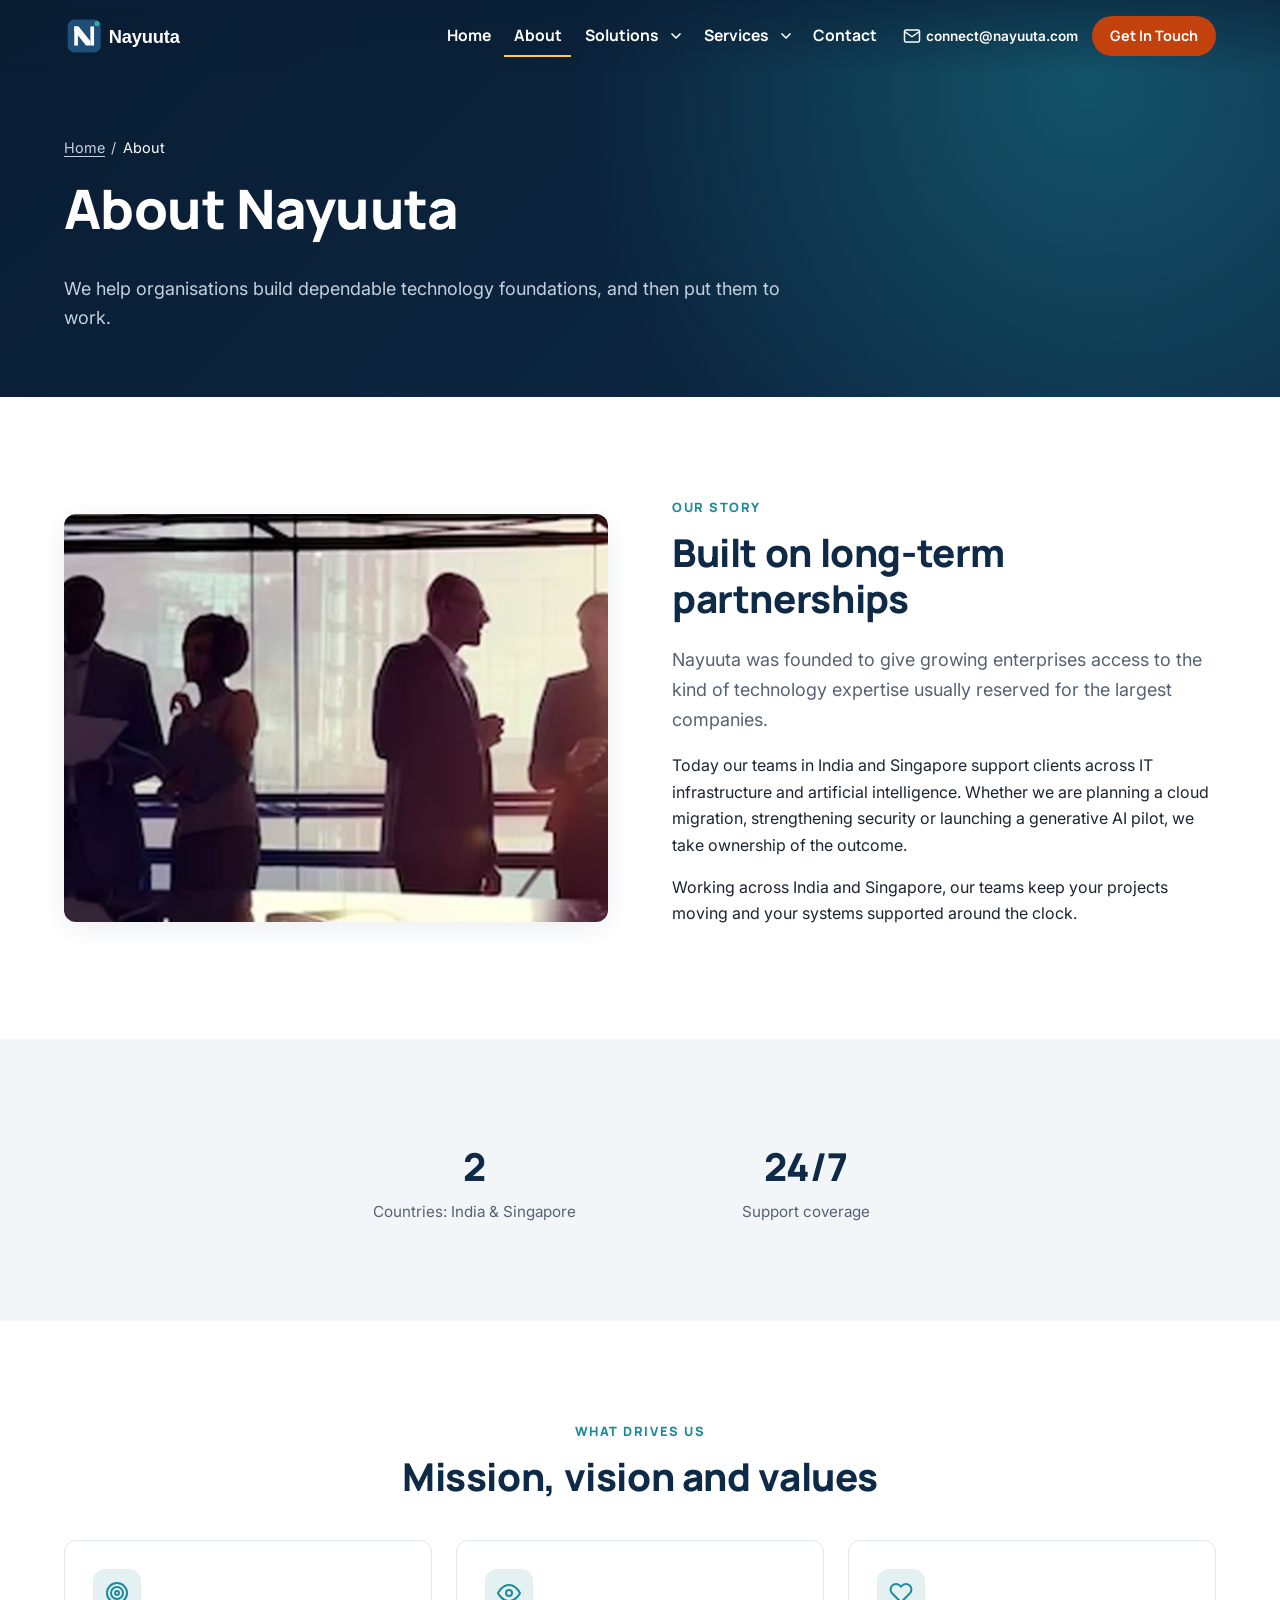
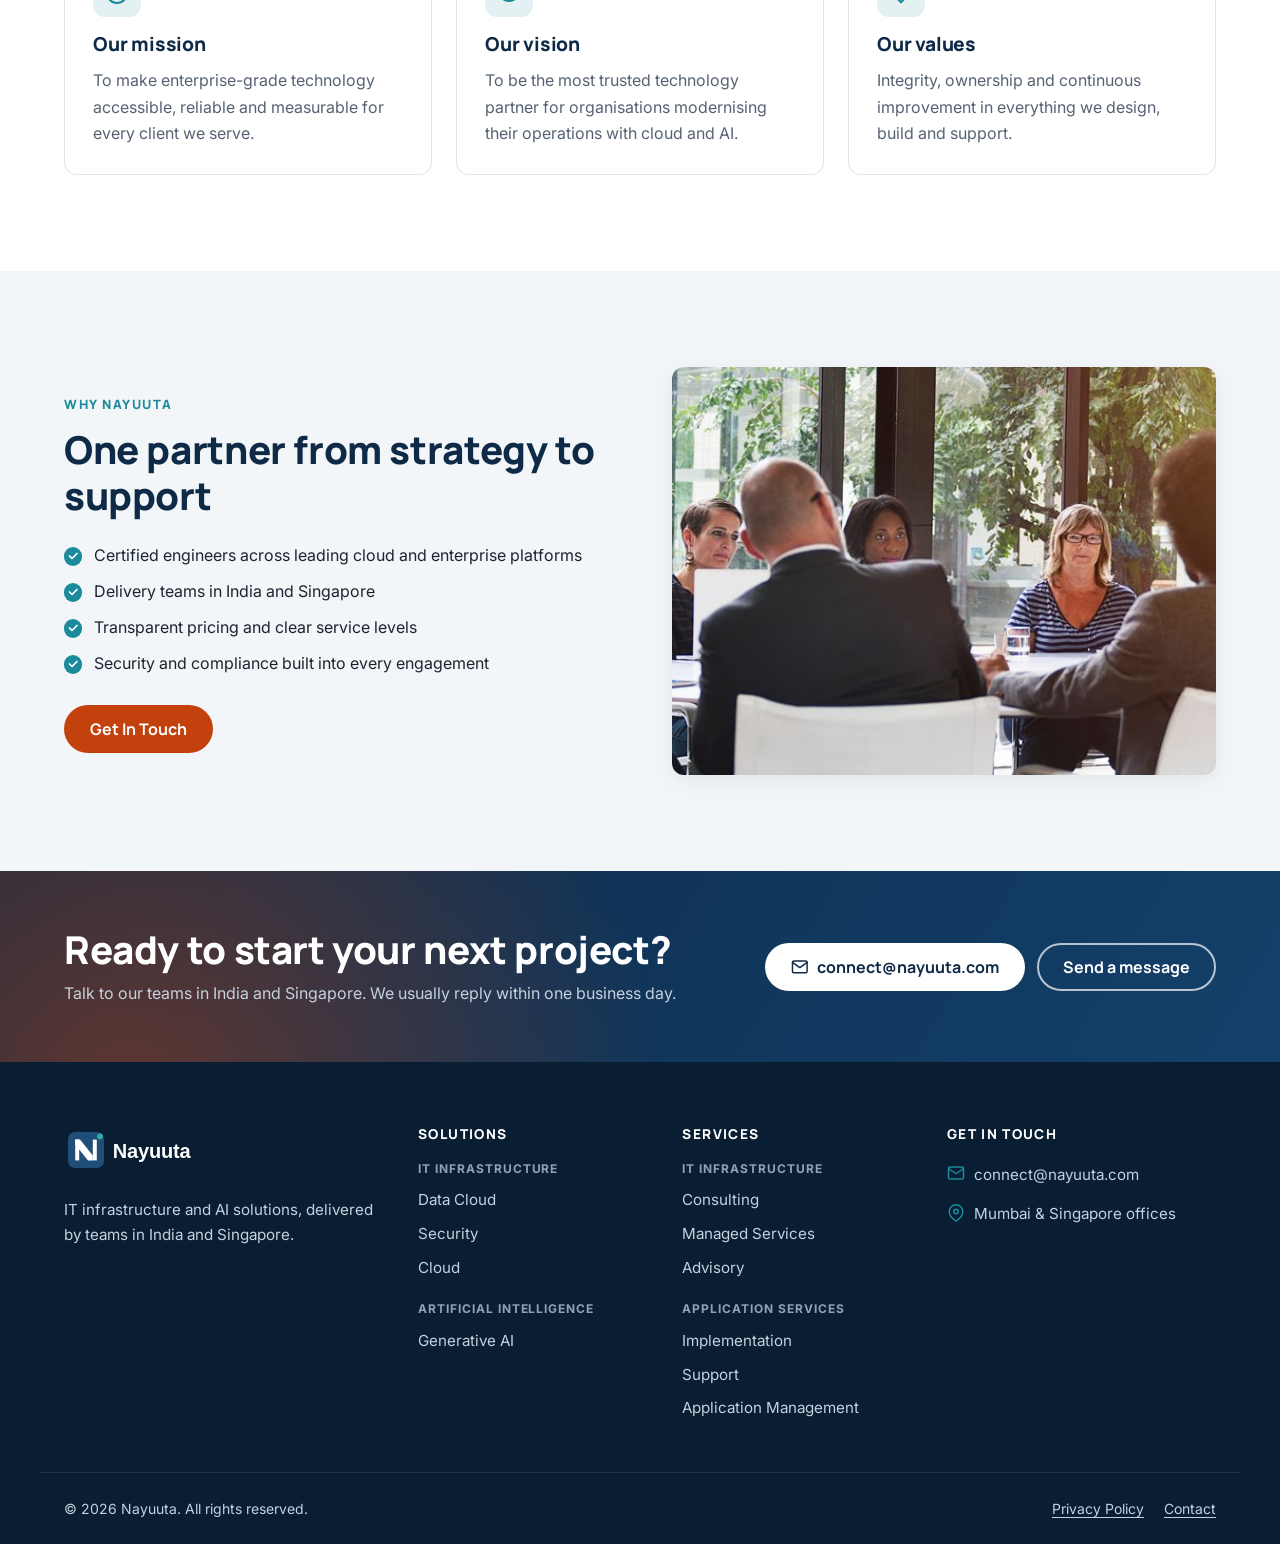
==== about.html @ d9a5ed72 "Remove supply chain, phone and WhatsApp; use connect@nayuuta.com Drop the Supply Chain solutions (Tr" ====
<!doctype html>
<html lang="en" class="no-js">
<head>
  <meta charset="utf-8">
  <meta name="viewport" content="width=device-width, initial-scale=1">
  <title>About Nayuuta | Our Story, Mission &amp; Team</title>
  <meta name="description" content="Learn about Nayuuta: our mission, our values and the teams in India and Singapore who deliver IT infrastructure and AI solutions.">
  <link rel="canonical" href="https://aabrakadabra88.github.io/Nayuuta/about.html">
  <meta property="og:type" content="website">
  <meta property="og:site_name" content="Nayuuta">
  <meta property="og:locale" content="en_US">
  <meta property="og:title" content="About Nayuuta | Our Story, Mission &amp; Team">
  <meta property="og:description" content="Our mission, our values and the teams in India and Singapore behind Nayuuta.">
  <meta property="og:url" content="https://aabrakadabra88.github.io/Nayuuta/about.html">
  <meta property="og:image" content="https://aabrakadabra88.github.io/Nayuuta/assets/images/og-default.png">
  <meta property="og:image:width" content="1200">
  <meta property="og:image:height" content="630">
  <meta property="og:image:alt" content="Nayuuta: IT Infrastructure and AI">
  <meta name="twitter:card" content="summary_large_image">
  <meta name="theme-color" content="#0e2a47">
  <link rel="icon" href="assets/images/favicon.svg" type="image/svg+xml">
  <link rel="preconnect" href="https://fonts.googleapis.com">
  <link rel="preconnect" href="https://fonts.gstatic.com" crossorigin>
  <link rel="stylesheet" href="https://fonts.googleapis.com/css2?family=Inter:wght@400;600;700&amp;family=Manrope:wght@700;800&amp;display=swap">
  <link rel="stylesheet" href="assets/css/styles.css">
  <script>document.documentElement.classList.replace("no-js", "js");</script>
  <script src="assets/js/main.js" defer></script>
</head>
<body data-page="about">
  <!-- PARTIAL:header -->
  <!-- Generated from partials/header.html. Edit that file, then run: python3 scripts/sync_partials.py -->
  <a class="skip-link" href="#main">Skip to main content</a>
  <header class="site-header" data-header>
    <div class="container header-inner">
      <!-- Logo: light variant (white wordmark) for the dark header. Dark-text version for light backgrounds: assets/images/logo.svg -->
      <a class="logo" href="index.html">
        <img src="assets/images/logo-light.svg" alt="Nayuuta home" width="420" height="120">
      </a>

      <button class="nav-toggle" type="button" aria-expanded="false" aria-controls="site-nav" data-nav-toggle>
        <span class="visually-hidden">Open menu</span>
        <span class="nav-toggle-bar" aria-hidden="true"></span>
        <span class="nav-toggle-bar" aria-hidden="true"></span>
        <span class="nav-toggle-bar" aria-hidden="true"></span>
      </button>

      <nav id="site-nav" class="site-nav" aria-label="Main">
        <ul class="nav-list">
          <li><a class="nav-link" data-nav="home" href="index.html">Home</a></li>
          <li><a class="nav-link" data-nav="about" aria-current="page" href="about.html">About</a></li>

          <li class="has-dropdown">
            <div class="nav-item-row">
              <a class="nav-link" data-nav="solutions" href="solutions.html">Solutions</a>
              <button class="dropdown-toggle" type="button" aria-expanded="false" aria-controls="dropdown-solutions">
                <span class="visually-hidden">Solutions submenu</span>
                <svg viewBox="0 0 24 24" fill="none" stroke="currentColor" stroke-width="2.5" stroke-linecap="round" stroke-linejoin="round" aria-hidden="true" focusable="false"><polyline points="6 9 12 15 18 9"/></svg>
              </button>
            </div>
            <div class="dropdown dropdown--wide" id="dropdown-solutions">
              <div class="dropdown-group">
                <p class="dropdown-heading"><a href="solutions.html#it-infrastructure">IT Infrastructure</a></p>
                <ul>
                  <li><a href="solutions.html#data-cloud">Data Cloud</a></li>
                  <li><a href="solutions.html#security">Security</a></li>
                  <li><a href="solutions.html#cloud">Cloud</a></li>
                </ul>
              </div>
              <div class="dropdown-group">
                <p class="dropdown-heading"><a href="solutions.html#artificial-intelligence">Artificial Intelligence</a></p>
                <ul>
                  <li><a href="solutions.html#generative-ai">Generative AI</a></li>
                </ul>
              </div>
            </div>
          </li>

          <li class="has-dropdown">
            <div class="nav-item-row">
              <a class="nav-link" data-nav="services" href="services.html">Services</a>
              <button class="dropdown-toggle" type="button" aria-expanded="false" aria-controls="dropdown-services">
                <span class="visually-hidden">Services submenu</span>
                <svg viewBox="0 0 24 24" fill="none" stroke="currentColor" stroke-width="2.5" stroke-linecap="round" stroke-linejoin="round" aria-hidden="true" focusable="false"><polyline points="6 9 12 15 18 9"/></svg>
              </button>
            </div>
            <div class="dropdown dropdown--wide" id="dropdown-services">
              <div class="dropdown-group">
                <p class="dropdown-heading"><a href="services.html#it-infrastructure-services">IT Infrastructure</a></p>
                <ul>
                  <li><a href="services.html#consulting">Consulting</a></li>
                  <li><a href="services.html#managed-services">Managed Services</a></li>
                  <li><a href="services.html#advisory">Advisory</a></li>
                </ul>
              </div>
              <div class="dropdown-group">
                <p class="dropdown-heading"><a href="services.html#application-services">Application Services</a></p>
                <ul>
                  <li><a href="services.html#implementation">Implementation</a></li>
                  <li><a href="services.html#support">Support</a></li>
                  <li><a href="services.html#application-management">Application Management</a></li>
                </ul>
              </div>
            </div>
          </li>

          <li><a class="nav-link" data-nav="contact" href="contact.html">Contact</a></li>
        </ul>

        <div class="header-contact">
          <a class="header-email" href="mailto:connect@nayuuta.com">
            <svg viewBox="0 0 24 24" fill="none" stroke="currentColor" stroke-width="2" stroke-linecap="round" stroke-linejoin="round" aria-hidden="true" focusable="false"><path d="M4 4h16c1.1 0 2 .9 2 2v12c0 1.1-.9 2-2 2H4c-1.1 0-2-.9-2-2V6c0-1.1.9-2 2-2z"/><polyline points="22,6 12,13 2,6"/></svg>
            <span><span class="visually-hidden">Email: </span>connect@nayuuta.com</span>
          </a>
          <a class="btn btn-primary btn-sm" href="contact.html">Get In Touch</a>
        </div>
      </nav>
    </div>
  </header>
  <!-- /PARTIAL:header -->

  <main id="main">
    <section class="page-hero">
      <div class="container">
        <nav class="breadcrumb" aria-label="Breadcrumb">
          <ol><li><a href="index.html">Home</a></li><li><span aria-current="page">About</span></li></ol>
        </nav>
        <h1>About Nayuuta</h1>
        <p class="lead">We help organisations build dependable technology foundations, and then put them to work.</p>
      </div>
    </section>

    <section class="section" aria-labelledby="story-heading">
      <div class="container split">
        <div class="split-media">
          <img src="assets/images/about-story.jpg" alt="Silhouettes of colleagues talking in a bright office" width="573" height="430" loading="lazy">
        </div>
        <div>
          <span class="eyebrow">Our story</span>
          <h2 id="story-heading">Built on long-term partnerships</h2>
          <p class="lead">Nayuuta was founded to give growing enterprises access to the kind of technology expertise usually reserved for the largest companies.</p>
          <p>Today our teams in India and Singapore support clients across IT infrastructure and artificial intelligence. Whether we are planning a cloud migration, strengthening security or launching a generative AI pilot, we take ownership of the outcome.</p>
          <p>Working across India and Singapore, our teams keep your projects moving and your systems supported around the clock.</p>
        </div>
      </div>
    </section>

    <section class="section section--surface" aria-labelledby="stats-heading">
      <div class="container">
        <h2 id="stats-heading" class="visually-hidden">Nayuuta at a glance</h2>
        <ul class="stats">
          <li><span class="stat-value">2</span><span class="stat-label">Countries: India &amp; Singapore</span></li>
          <li><span class="stat-value">24/7</span><span class="stat-label">Support coverage</span></li>
        </ul>
      </div>
    </section>

    <section class="section" aria-labelledby="values-heading">
      <div class="container">
        <div class="section-head section-head--center">
          <span class="eyebrow">What drives us</span>
          <h2 id="values-heading">Mission, vision and values</h2>
        </div>
        <ul class="feature-grid">
          <li class="feature">
            <div class="feature-icon"><svg viewBox="0 0 24 24" fill="none" stroke="currentColor" stroke-width="2" stroke-linecap="round" stroke-linejoin="round" aria-hidden="true" focusable="false"><circle cx="12" cy="12" r="10"/><circle cx="12" cy="12" r="6"/><circle cx="12" cy="12" r="2"/></svg></div>
            <h3>Our mission</h3>
            <p>To make enterprise-grade technology accessible, reliable and measurable for every client we serve.</p>
          </li>
          <li class="feature">
            <div class="feature-icon"><svg viewBox="0 0 24 24" fill="none" stroke="currentColor" stroke-width="2" stroke-linecap="round" stroke-linejoin="round" aria-hidden="true" focusable="false"><path d="M1 12s4-8 11-8 11 8 11 8-4 8-11 8-11-8-11-8z"/><circle cx="12" cy="12" r="3"/></svg></div>
            <h3>Our vision</h3>
            <p>To be the most trusted technology partner for organisations modernising their operations with cloud and AI.</p>
          </li>
          <li class="feature">
            <div class="feature-icon"><svg viewBox="0 0 24 24" fill="none" stroke="currentColor" stroke-width="2" stroke-linecap="round" stroke-linejoin="round" aria-hidden="true" focusable="false"><path d="M20.84 4.61a5.5 5.5 0 0 0-7.78 0L12 5.67l-1.06-1.06a5.5 5.5 0 0 0-7.78 7.78l1.06 1.06L12 21.23l7.78-7.78 1.06-1.06a5.5 5.5 0 0 0 0-7.78z"/></svg></div>
            <h3>Our values</h3>
            <p>Integrity, ownership and continuous improvement in everything we design, build and support.</p>
          </li>
        </ul>
      </div>
    </section>

    <section class="section section--surface" aria-labelledby="why-heading">
      <div class="container split split--reverse">
        <div class="split-media">
          <img src="assets/images/about-team.jpg" alt="Colleagues in a business meeting" width="573" height="430" loading="lazy">
        </div>
        <div>
          <span class="eyebrow">Why Nayuuta</span>
          <h2 id="why-heading">One partner from strategy to support</h2>
          <ul class="checklist">
            <li>Certified engineers across leading cloud and enterprise platforms</li>
            <li>Delivery teams in India and Singapore</li>
            <li>Transparent pricing and clear service levels</li>
            <li>Security and compliance built into every engagement</li>
          </ul>
          <a class="btn btn-primary" href="contact.html">Get In Touch</a>
        </div>
      </div>
    </section>
  </main>

  <!-- PARTIAL:cta -->
  <!-- Generated from partials/cta.html. Edit that file, then run: python3 scripts/sync_partials.py -->
  <section class="cta-strip" aria-labelledby="cta-heading">
    <div class="container cta-strip-inner">
      <div>
        <h2 id="cta-heading">Ready to start your next project?</h2>
        <p>Talk to our teams in India and Singapore. We usually reply within one business day.</p>
      </div>
      <div class="cta-actions">
        <a class="btn btn-light" href="mailto:connect@nayuuta.com">
          <svg viewBox="0 0 24 24" fill="none" stroke="currentColor" stroke-width="2" stroke-linecap="round" stroke-linejoin="round" aria-hidden="true" focusable="false"><path d="M4 4h16c1.1 0 2 .9 2 2v12c0 1.1-.9 2-2 2H4c-1.1 0-2-.9-2-2V6c0-1.1.9-2 2-2z"/><polyline points="22,6 12,13 2,6"/></svg>
          <span><span class="visually-hidden">Email: </span>connect@nayuuta.com</span>
        </a>
        <a class="btn btn-ghost-light" href="contact.html">Send a message</a>
      </div>
    </div>
  </section>
  <!-- /PARTIAL:cta -->

  <!-- PARTIAL:footer -->
  <!-- Generated from partials/footer.html. Edit that file, then run: python3 scripts/sync_partials.py -->
  <footer class="site-footer">
    <div class="container footer-grid">
      <div class="footer-brand">
        <a class="logo" href="index.html">
          <img src="assets/images/logo-light.svg" alt="Nayuuta home" width="420" height="120" loading="lazy">
        </a>
        <p>IT infrastructure and AI solutions, delivered by teams in India and Singapore.</p>
      </div>

      <nav aria-labelledby="footer-solutions">
        <h2 class="footer-heading" id="footer-solutions">Solutions</h2>
        <p class="footer-subheading">IT Infrastructure</p>
        <ul class="footer-links">
          <li><a href="solutions.html#data-cloud">Data Cloud</a></li>
          <li><a href="solutions.html#security">Security</a></li>
          <li><a href="solutions.html#cloud">Cloud</a></li>
        </ul>
        <p class="footer-subheading">Artificial Intelligence</p>
        <ul class="footer-links">
          <li><a href="solutions.html#generative-ai">Generative AI</a></li>
        </ul>
      </nav>

      <nav aria-labelledby="footer-services">
        <h2 class="footer-heading" id="footer-services">Services</h2>
        <p class="footer-subheading">IT Infrastructure</p>
        <ul class="footer-links">
          <li><a href="services.html#consulting">Consulting</a></li>
          <li><a href="services.html#managed-services">Managed Services</a></li>
          <li><a href="services.html#advisory">Advisory</a></li>
        </ul>
        <p class="footer-subheading">Application Services</p>
        <ul class="footer-links">
          <li><a href="services.html#implementation">Implementation</a></li>
          <li><a href="services.html#support">Support</a></li>
          <li><a href="services.html#application-management">Application Management</a></li>
        </ul>
      </nav>

      <div>
        <h2 class="footer-heading">Get in touch</h2>
        <ul class="footer-contact">
          <li>
            <svg viewBox="0 0 24 24" fill="none" stroke="currentColor" stroke-width="2" stroke-linecap="round" stroke-linejoin="round" aria-hidden="true" focusable="false"><path d="M4 4h16c1.1 0 2 .9 2 2v12c0 1.1-.9 2-2 2H4c-1.1 0-2-.9-2-2V6c0-1.1.9-2 2-2z"/><polyline points="22,6 12,13 2,6"/></svg>
            <a href="mailto:connect@nayuuta.com"><span class="visually-hidden">Email: </span>connect@nayuuta.com</a>
          </li>
          <li>
            <svg viewBox="0 0 24 24" fill="none" stroke="currentColor" stroke-width="2" stroke-linecap="round" stroke-linejoin="round" aria-hidden="true" focusable="false"><path d="M21 10c0 7-9 13-9 13s-9-6-9-13a9 9 0 0 1 18 0z"/><circle cx="12" cy="10" r="3"/></svg>
            <a href="contact.html">Mumbai &amp; Singapore offices</a>
          </li>
        </ul>
      </div>
    </div>

    <div class="container footer-bottom">
      <p>&copy; <span data-year>2026</span> Nayuuta. All rights reserved.</p>
      <ul>
        <li><a href="privacy.html">Privacy Policy</a></li>
        <li><a href="contact.html">Contact</a></li>
      </ul>
    </div>
  </footer>
  <!-- /PARTIAL:footer -->
</body>
</html>
---- assets/css/styles.css ----
/* ==========================================================================
   Nayuuta — main stylesheet
   Mobile-first. Change brand colours and fonts in the :root block below.
   ========================================================================== */

:root {
  /* ---- Brand colours (edit these) ---- */
  --color-primary: #0e2a47;        /* deep navy: header, dark sections */
  --color-primary-dark: #091d33;   /* footer, hovers on dark */
  --color-secondary: #1b8a9a;      /* teal: labels, accents */
  --color-accent: #c2410c;         /* orange: primary buttons (AA with white text) */
  --color-accent-dark: #9a3412;

  /* ---- Neutrals ---- */
  --color-text: #1b2430;
  --color-muted: #566273;
  --color-bg: #ffffff;
  --color-surface: #f3f6f9;
  --color-border: #dfe5ec;
  --color-on-dark: #ffffff;
  --color-on-dark-muted: #c5d1de;
  --color-error: #b42318;
  --color-success: #067647;

  /* ---- Focus ---- */
  --focus-color: #1d4ed8;
  --focus-color-on-dark: #ffc857;

  /* ---- Typography ---- */
  --font-heading: "Manrope", system-ui, -apple-system, "Segoe UI", sans-serif;
  --font-body: "Inter", system-ui, -apple-system, "Segoe UI", sans-serif;

  /* ---- Layout ---- */
  --container: 1200px;
  --gutter: 1rem;
  --radius: 12px;
  --radius-sm: 8px;
  --shadow: 0 6px 24px rgba(14, 42, 71, 0.08);
  --shadow-lg: 0 16px 40px rgba(14, 42, 71, 0.16);
  --header-h: 72px;
  --transition: 200ms ease;
}

/* ---------- Reset / base ---------- */
*,
*::before,
*::after { box-sizing: border-box; }

html { scroll-behavior: smooth; -webkit-text-size-adjust: 100%; }
@media (prefers-reduced-motion: reduce) {
  html { scroll-behavior: auto; }
  *, *::before, *::after { transition-duration: 0.01ms !important; animation-duration: 0.01ms !important; }
}

body {
  margin: 0;
  font-family: var(--font-body);
  font-size: 1rem;
  line-height: 1.65;
  color: var(--color-text);
  background: var(--color-bg);
  overflow-x: hidden;
}
body.nav-open { overflow: hidden; }

img, svg { display: block; max-width: 100%; height: auto; }
a { color: var(--color-primary); text-underline-offset: 3px; }
a:hover { color: var(--color-accent); }

h1, h2, h3, h4 {
  font-family: var(--font-heading);
  line-height: 1.2;
  margin: 0 0 0.6em;
  color: var(--color-primary);
  font-weight: 800;
  letter-spacing: -0.01em;
}
h1 { font-size: clamp(2rem, 1.4rem + 3vw, 3.4rem); }
h2 { font-size: clamp(1.6rem, 1.2rem + 1.8vw, 2.4rem); }
h3 { font-size: 1.2rem; }
p { margin: 0 0 1em; }
ul { margin: 0; padding: 0; }

:focus-visible {
  outline: 3px solid var(--focus-color);
  outline-offset: 3px;
  border-radius: 4px;
}
.on-dark :focus-visible,
.site-header :focus-visible,
.site-footer :focus-visible,
.hero :focus-visible,
.cta-strip :focus-visible,
.page-hero :focus-visible { outline-color: var(--focus-color-on-dark); }
.dropdown :focus-visible { outline-color: var(--focus-color); }

.visually-hidden {
  position: absolute !important;
  width: 1px; height: 1px;
  padding: 0; margin: -1px;
  overflow: hidden; clip: rect(0 0 0 0);
  white-space: nowrap; border: 0;
}

.skip-link {
  position: absolute;
  left: 1rem; top: -100px;
  z-index: 1000;
  background: var(--color-bg);
  color: var(--color-primary);
  padding: 0.75rem 1rem;
  border-radius: var(--radius-sm);
  font-weight: 700;
}
.skip-link:focus { top: 1rem; }

.container {
  width: 100%;
  max-width: var(--container);
  margin-inline: auto;
  padding-inline: var(--gutter);
}
@media (min-width: 48em) { :root { --gutter: 1.5rem; } }

.section { padding-block: clamp(3.5rem, 2rem + 5vw, 6rem); }
.section--surface { background: var(--color-surface); }
.section-head { max-width: 720px; margin-bottom: 2.5rem; }
.section-head--center { margin-inline: auto; text-align: center; }
.eyebrow {
  display: inline-block;
  font-family: var(--font-heading);
  font-size: 0.8rem;
  font-weight: 800;
  letter-spacing: 0.12em;
  text-transform: uppercase;
  color: var(--color-secondary);
  margin-bottom: 0.75rem;
}
.lead { font-size: 1.125rem; color: var(--color-muted); }

/* ---------- Buttons ---------- */
.btn {
  display: inline-flex;
  align-items: center;
  justify-content: center;
  gap: 0.5rem;
  min-height: 48px;
  padding: 0.75rem 1.5rem;
  border: 2px solid transparent;
  border-radius: 999px;
  font-family: var(--font-heading);
  font-weight: 700;
  font-size: 1rem;
  line-height: 1;
  text-decoration: none;
  cursor: pointer;
  transition: background var(--transition), color var(--transition), border-color var(--transition), transform var(--transition);
}
.btn svg { width: 1.1em; height: 1.1em; flex: none; }
.btn-primary { background: var(--color-accent); color: #fff; }
.btn-primary:hover { background: var(--color-accent-dark); color: #fff; }
.btn-outline { border-color: var(--color-primary); color: var(--color-primary); background: transparent; }
.btn-outline:hover { background: var(--color-primary); color: #fff; }
.btn-light { background: #fff; color: var(--color-primary); }
.btn-light:hover { background: var(--color-surface); color: var(--color-primary); }
.btn-ghost-light { border-color: rgba(255,255,255,0.7); color: #fff; background: transparent; }
.btn-ghost-light:hover { background: #fff; color: var(--color-primary); }
.btn-sm { min-height: 40px; padding: 0.5rem 1rem; font-size: 0.9rem; }

/* ==========================================================================
   Header
   ========================================================================== */
.site-header {
  position: fixed;
  inset: 0 0 auto 0;
  z-index: 100;
  height: var(--header-h);
  color: var(--color-on-dark);
  background: transparent;
  transition: background var(--transition), box-shadow var(--transition);
}
.site-header.is-scrolled,
body.nav-open .site-header {
  background: var(--color-primary);
  box-shadow: 0 2px 16px rgba(0,0,0,0.18);
}
/* Gradient keeps header text readable over images before scroll */
.site-header::before {
  content: "";
  position: absolute; inset: 0;
  background: linear-gradient(to bottom, rgba(9,29,51,0.55), rgba(9,29,51,0));
  pointer-events: none;
  transition: opacity var(--transition);
}
.site-header.is-scrolled::before { opacity: 0; }

.header-inner {
  position: relative;
  height: 100%;
  display: flex;
  align-items: center;
  justify-content: space-between;
  gap: 1rem;
}

.logo {
  display: inline-flex;
  align-items: center;
  flex: none;
}
/* Logo SVG is 420x120 (3.5:1); height drives the size */
.logo img { height: 44px; width: auto; }
.site-footer .logo img { height: 48px; }

/* Hamburger */
.nav-toggle {
  display: inline-flex;
  flex-direction: column;
  justify-content: center;
  gap: 5px;
  width: 48px; height: 48px;
  padding: 12px;
  background: transparent;
  border: 0;
  border-radius: var(--radius-sm);
  cursor: pointer;
}
.nav-toggle-bar {
  display: block;
  height: 2px;
  width: 100%;
  background: #fff;
  border-radius: 2px;
  transition: transform var(--transition), opacity var(--transition);
}
.nav-toggle[aria-expanded="true"] .nav-toggle-bar:nth-child(2) { transform: translateY(7px) rotate(45deg); }
.nav-toggle[aria-expanded="true"] .nav-toggle-bar:nth-child(3) { opacity: 0; }
.nav-toggle[aria-expanded="true"] .nav-toggle-bar:nth-child(4) { transform: translateY(-7px) rotate(-45deg); }

/* Mobile nav panel (default) */
.site-nav {
  position: fixed;
  top: var(--header-h);
  left: 0; right: 0; bottom: 0;
  background: var(--color-primary);
  padding: 1rem var(--gutter) 2rem;
  overflow-y: auto;
  display: none;
}
.site-nav.is-open { display: block; }
/* Without JS the menu is always reachable */
.no-js .site-nav { display: block; position: static; }
.no-js .nav-toggle { display: none; }

.nav-list { list-style: none; }
.nav-list > li { border-bottom: 1px solid rgba(255,255,255,0.12); }
.nav-item-row { display: flex; align-items: center; justify-content: space-between; }
.nav-link {
  display: block;
  flex: 1;
  padding: 0.9rem 0;
  color: #fff;
  text-decoration: none;
  font-family: var(--font-heading);
  font-weight: 700;
  font-size: 1.05rem;
}
.nav-link:hover { color: var(--focus-color-on-dark); }
.nav-link[aria-current="page"] { color: var(--focus-color-on-dark); }

.dropdown-toggle {
  display: grid; place-items: center;
  width: 44px; height: 44px;
  background: transparent;
  border: 0;
  color: #fff;
  cursor: pointer;
  border-radius: var(--radius-sm);
}
.dropdown-toggle svg { width: 16px; height: 16px; transition: transform var(--transition); }
.dropdown-toggle[aria-expanded="true"] svg { transform: rotate(180deg); }

.dropdown { display: none; padding: 0 0 1rem 0.75rem; }
.has-dropdown.is-open > .dropdown { display: block; }
.no-js .dropdown { display: block; }
.dropdown-group + .dropdown-group { margin-top: 0.75rem; }
.dropdown-heading {
  margin: 0 0 0.25rem;
  font-size: 0.75rem;
  font-weight: 800;
  letter-spacing: 0.1em;
  text-transform: uppercase;
  color: var(--color-on-dark-muted);
}
.dropdown-heading a { color: inherit; text-decoration: none; }
.dropdown-heading a:hover { text-decoration: underline; }
.dropdown ul { list-style: none; }
.dropdown li a {
  display: block;
  padding: 0.45rem 0;
  color: #fff;
  text-decoration: none;
}
.dropdown li a:hover { color: var(--focus-color-on-dark); }

.header-contact {
  display: flex;
  flex-direction: column;
  gap: 0.75rem;
  margin-top: 1.5rem;
}
.header-email {
  display: inline-flex;
  align-items: center;
  gap: 0.5rem;
  color: #fff;
  text-decoration: none;
  font-weight: 600;
  font-size: 0.95rem;
  min-height: 44px;
}
.header-email:hover { color: var(--focus-color-on-dark); }
.header-email svg { width: 18px; height: 18px; flex: none; }

/* Desktop nav */
@media (min-width: 75em) {
  .nav-toggle { display: none; }
  .site-nav,
  .no-js .site-nav {
    position: static;
    display: flex;
    align-items: center;
    gap: 1.5rem;
    padding: 0;
    background: transparent;
    overflow: visible;
  }
  .nav-list { display: flex; align-items: center; gap: 0.25rem; }
  .nav-list > li { position: relative; border: 0; }
  .nav-link { padding: 0.5rem 0.6rem; font-size: 0.98rem; }
  .nav-link[aria-current="page"] { box-shadow: inset 0 -2px 0 var(--focus-color-on-dark); color: #fff; }
  .dropdown-toggle { width: 28px; height: 36px; margin-left: -0.35rem; }

  .dropdown,
  .no-js .dropdown {
    display: none;
    position: absolute;
    top: calc(100% + 0.5rem);
    left: 50%;
    transform: translateX(-50%);
    min-width: 260px;
    padding: 1.25rem 1.5rem;
    background: #fff;
    border-radius: var(--radius);
    box-shadow: var(--shadow-lg);
    color: var(--color-text);
    gap: 2rem;
  }
  .dropdown--wide { min-width: 560px; }
  /* Invisible bridge so hover doesn't drop between link and panel */
  .dropdown::before { content: ""; position: absolute; inset: -0.75rem 0 auto 0; height: 0.75rem; }
  .has-dropdown:hover > .dropdown,
  .has-dropdown.is-open > .dropdown,
  .no-js .has-dropdown:focus-within > .dropdown { display: flex; }
  .dropdown-group + .dropdown-group { margin-top: 0; }
  .dropdown-group { min-width: 150px; }
  .dropdown-heading { color: var(--color-secondary); }
  .dropdown li a { color: var(--color-text); padding: 0.35rem 0; }
  .dropdown li a:hover { color: var(--color-accent); }

  .site-nav,
  .no-js .site-nav { gap: 1rem; }
  .header-contact {
    flex-direction: row;
    align-items: center;
    gap: 0.85rem;
    margin: 0;
  }
  .header-email { font-size: 0.85rem; gap: 0.35rem; white-space: nowrap; }
  .header-contact .btn { white-space: nowrap; }
  .nav-link { white-space: nowrap; }
}

/* ==========================================================================
   Hero slider
   ========================================================================== */
.hero {
  position: relative;
  min-height: min(92vh, 760px);
  min-height: min(92svh, 760px);
  color: #fff;
  background: var(--color-primary-dark);
  overflow: hidden;
}
.hero-slides { position: relative; min-height: inherit; }
.hero-slide {
  position: absolute;
  inset: 0;
  display: flex;
  align-items: center;
  opacity: 0;
  visibility: hidden;
  transition: opacity 700ms ease, visibility 700ms;
}
.hero-slide.is-active { opacity: 1; visibility: visible; position: relative; min-height: inherit; }
.hero-slide img {
  position: absolute; inset: 0;
  width: 100%; height: 100%;
  object-fit: cover;
}
.hero-slide::after {
  content: "";
  position: absolute; inset: 0;
  background: linear-gradient(100deg, rgba(9,29,51,0.92) 0%, rgba(9,29,51,0.7) 50%, rgba(9,29,51,0.35) 100%);
}
.hero-content {
  position: relative;
  z-index: 1;
  padding-top: calc(var(--header-h) + 3rem);
  padding-bottom: 7rem;
}
.hero-content > * { max-width: 680px; }
/* Images crossfade; outgoing text disappears quickly so headlines never overlap */
.hero-content { transition: opacity 500ms ease 250ms, transform 500ms ease 250ms; }
.hero-slide:not(.is-active) .hero-content { opacity: 0; transform: translateY(12px); transition: opacity 150ms ease, transform 150ms ease; }
.hero h2 { color: #fff; font-size: clamp(2.1rem, 1.4rem + 3.4vw, 3.6rem); }
.hero p { font-size: clamp(1.05rem, 1rem + 0.4vw, 1.25rem); color: var(--color-on-dark-muted); margin-bottom: 2rem; }

.hero-controls {
  position: absolute;
  left: 0; right: 0; bottom: 2rem;
  z-index: 2;
  display: flex;
  align-items: center;
  gap: 0.75rem;
}
.hero-controls[hidden] { display: none; }
.slider-btn {
  display: grid; place-items: center;
  width: 44px; height: 44px;
  border-radius: 50%;
  border: 2px solid rgba(255,255,255,0.6);
  background: rgba(9,29,51,0.4);
  color: #fff;
  cursor: pointer;
  transition: background var(--transition), border-color var(--transition);
}
.slider-btn:hover { background: #fff; color: var(--color-primary); border-color: #fff; }
.slider-btn svg { width: 18px; height: 18px; }
.slider-dots { display: flex; gap: 0.25rem; list-style: none; }
.slider-dot {
  width: 28px; height: 28px;
  display: grid; place-items: center;
  padding: 0;
  background: transparent;
  border: 0;
  cursor: pointer;
}
.slider-dot::before {
  content: "";
  width: 12px; height: 12px;
  border-radius: 999px;
  background: rgba(255,255,255,0.45);
  transition: width var(--transition), background var(--transition);
}
.slider-dot[aria-current="true"]::before { width: 28px; background: #fff; }
.slider-pause .icon-play { display: none; }
.slider-pause[aria-pressed="true"] .icon-play { display: block; }
.slider-pause[aria-pressed="true"] .icon-pause { display: none; }

/* ==========================================================================
   Inner page hero
   ========================================================================== */
.page-hero {
  position: relative;
  padding-top: calc(var(--header-h) + 4rem);
  padding-bottom: 4rem;
  color: #fff;
  background:
    radial-gradient(circle at 85% 20%, rgba(27,138,154,0.45), transparent 45%),
    linear-gradient(135deg, var(--color-primary-dark), var(--color-primary));
}
.page-hero h1 { color: #fff; max-width: 820px; }
.page-hero .lead { color: var(--color-on-dark-muted); max-width: 720px; margin: 0; }
.breadcrumb { margin-bottom: 1rem; font-size: 0.9rem; }
.breadcrumb ol { list-style: none; padding: 0; margin: 0; display: flex; flex-wrap: wrap; gap: 0.4rem; }
.breadcrumb li + li::before { content: "/"; margin-right: 0.4rem; color: var(--color-on-dark-muted); }
.breadcrumb a { color: var(--color-on-dark-muted); }
.breadcrumb a:hover { color: #fff; }
.breadcrumb [aria-current] { color: #fff; }

/* ==========================================================================
   Split (image + text)
   ========================================================================== */
.split {
  display: grid;
  gap: 2.5rem;
  align-items: center;
}
@media (min-width: 56em) {
  .split { grid-template-columns: 1fr 1fr; gap: 4rem; }
  .split--reverse .split-media { order: 2; }
}
.split-media img {
  width: 100%;
  border-radius: var(--radius);
  box-shadow: var(--shadow);
  aspect-ratio: 4 / 3;
  object-fit: cover;
}
.checklist { list-style: none; margin: 0 0 1.75rem; display: grid; gap: 0.6rem; }
.checklist li { position: relative; padding-left: 1.9rem; }
.checklist li::before {
  content: "";
  position: absolute; left: 0; top: 0.3em;
  width: 1.15rem; height: 1.15rem;
  border-radius: 50%;
  background: var(--color-secondary) url("data:image/svg+xml,%3Csvg xmlns='http://www.w3.org/2000/svg' viewBox='0 0 24 24' fill='none' stroke='white' stroke-width='3.5' stroke-linecap='round' stroke-linejoin='round'%3E%3Cpath d='M5 12l5 5L20 7'/%3E%3C/svg%3E") center / 65% no-repeat;
}

/* ==========================================================================
   Card grid
   ========================================================================== */
.card-grid {
  display: grid;
  gap: 1.5rem;
  grid-template-columns: 1fr;
  list-style: none;
}
@media (min-width: 40em) { .card-grid { grid-template-columns: repeat(2, 1fr); } }
@media (min-width: 64em) { .card-grid { grid-template-columns: repeat(3, 1fr); } }
@media (min-width: 64em) { .card-grid--4 { grid-template-columns: repeat(2, 1fr); } }
@media (min-width: 75em) { .card-grid--4 { grid-template-columns: repeat(4, 1fr); } }

.card {
  position: relative;
  display: flex;
  flex-direction: column;
  height: 100%;
  background: var(--color-bg);
  border: 1px solid var(--color-border);
  border-radius: var(--radius);
  overflow: hidden;
  transition: transform var(--transition), box-shadow var(--transition);
}
.card:hover,
.card:focus-within { transform: translateY(-4px); box-shadow: var(--shadow-lg); }
.card-media img {
  width: 100%;
  aspect-ratio: 16 / 10;
  object-fit: cover;
  transition: transform 400ms ease;
}
.card:hover .card-media img { transform: scale(1.04); }
.card-media { overflow: hidden; }
.card-body { display: flex; flex-direction: column; flex: 1; padding: 1.25rem 1.5rem 1.5rem; }
.card-label {
  font-size: 0.75rem;
  font-weight: 800;
  letter-spacing: 0.1em;
  text-transform: uppercase;
  color: var(--color-secondary);
  margin-bottom: 0.4rem;
}
.card-title { margin-bottom: 0.5rem; font-size: 1.25rem; }
.card-title a { color: var(--color-primary); text-decoration: none; }
/* Stretched link: whole card clickable, one tab stop */
.card-title a::after { content: ""; position: absolute; inset: 0; z-index: 1; }
.card-title a:focus-visible { outline: none; }
.card:has(.card-title a:focus-visible) { outline: 3px solid var(--focus-color); outline-offset: 3px; }
.card-text { color: var(--color-muted); font-size: 0.95rem; }
.card-more {
  margin-top: auto;
  display: inline-flex;
  align-items: center;
  gap: 0.35rem;
  font-weight: 700;
  font-size: 0.9rem;
  color: var(--color-accent);
}
.card-more svg { width: 16px; height: 16px; transition: transform var(--transition); }
.card:hover .card-more svg { transform: translateX(4px); }

.group-heading {
  display: flex;
  align-items: center;
  gap: 1rem;
  font-size: 1.35rem;
  margin: 3rem 0 1.5rem;
}
.group-heading:first-of-type { margin-top: 0; }
.group-heading::after { content: ""; flex: 1; height: 1px; background: var(--color-border); }

.section-cta { margin-top: 2.5rem; text-align: center; }

/* ==========================================================================
   CTA strip
   ========================================================================== */
.cta-strip {
  padding-block: 3.5rem;
  color: #fff;
  background:
    radial-gradient(circle at 10% 120%, rgba(194,65,12,0.45), transparent 45%),
    linear-gradient(120deg, var(--color-primary), #13406b);
}
.cta-strip-inner {
  display: grid;
  gap: 1.75rem;
  align-items: center;
}
@media (min-width: 56em) { .cta-strip-inner { grid-template-columns: 1.2fr 1fr; } }
.cta-strip h2 { color: #fff; margin-bottom: 0.4rem; }
.cta-strip p { color: var(--color-on-dark-muted); margin: 0; }
.cta-actions { display: flex; flex-wrap: wrap; gap: 0.75rem; }
@media (min-width: 56em) { .cta-actions { justify-content: flex-end; } }

/* ==========================================================================
   Stats / values
   ========================================================================== */
.stats {
  display: grid;
  grid-template-columns: repeat(2, 1fr);
  gap: 1.5rem;
  max-width: 640px;
  margin-inline: auto;
  list-style: none;
  text-align: center;
}
.stat-value { display: block; font-family: var(--font-heading); font-weight: 800; font-size: 2.4rem; color: var(--color-primary); }
.stat-label { color: var(--color-muted); font-size: 0.95rem; }

.feature-grid {
  display: grid;
  gap: 1.5rem;
  list-style: none;
}
@media (min-width: 48em) { .feature-grid { grid-template-columns: repeat(3, 1fr); } }
.feature {
  height: 100%;
  padding: 1.75rem;
  background: var(--color-bg);
  border: 1px solid var(--color-border);
  border-radius: var(--radius);
}
.feature-icon {
  display: grid; place-items: center;
  width: 48px; height: 48px;
  margin-bottom: 1rem;
  border-radius: 12px;
  background: rgba(27,138,154,0.12);
  color: var(--color-secondary);
}
.feature-icon svg { width: 24px; height: 24px; }
.feature p { color: var(--color-muted); margin: 0; }

/* ==========================================================================
   Detail blocks (solutions/services pages)
   ========================================================================== */
.category + .category { margin-top: clamp(3rem, 2rem + 4vw, 5rem); }
.category-head { max-width: 760px; margin-bottom: 2rem; }
.offering {
  scroll-margin-top: calc(var(--header-h) + 1.5rem);
}
.offering .card-text { margin-bottom: 1rem; }
.offering ul.mini-list { list-style: none; display: grid; gap: 0.35rem; margin: 0 0 1.25rem; font-size: 0.92rem; color: var(--color-muted); }
.offering ul.mini-list li::before { content: "— "; color: var(--color-secondary); font-weight: 700; }
.offering .btn { align-self: flex-start; margin-top: auto; }

.jump-nav { margin-top: 2rem; display: flex; flex-wrap: wrap; gap: 0.5rem; }
.jump-nav a {
  padding: 0.45rem 0.9rem;
  border: 1px solid rgba(255,255,255,0.45);
  border-radius: 999px;
  color: #fff;
  text-decoration: none;
  font-size: 0.9rem;
  font-weight: 600;
}
.jump-nav a:hover { background: #fff; color: var(--color-primary); }

/* ==========================================================================
   Contact page
   ========================================================================== */
.contact-layout { display: grid; gap: 2.5rem; }
@media (min-width: 64em) { .contact-layout { grid-template-columns: 1.3fr 1fr; gap: 3.5rem; align-items: start; } }

.form-card {
  padding: clamp(1.5rem, 1rem + 2vw, 2.5rem);
  background: var(--color-bg);
  border: 1px solid var(--color-border);
  border-radius: var(--radius);
  box-shadow: var(--shadow);
}
.form-grid { display: grid; gap: 1.25rem; }
@media (min-width: 40em) {
  .form-grid { grid-template-columns: 1fr 1fr; }
  .form-field--full { grid-column: 1 / -1; }
}
.form-field label { display: block; font-weight: 600; margin-bottom: 0.4rem; }
.form-field .req { color: var(--color-error); }
.form-field input,
.form-field textarea {
  width: 100%;
  min-height: 48px;
  padding: 0.75rem 0.9rem;
  font: inherit;
  color: var(--color-text);
  background: #fff;
  border: 1.5px solid #b9c3cf;
  border-radius: var(--radius-sm);
  transition: border-color var(--transition), box-shadow var(--transition);
}
.form-field textarea { min-height: 150px; resize: vertical; }
.form-field input:focus-visible,
.form-field textarea:focus-visible {
  outline: none;
  border-color: var(--focus-color);
  box-shadow: 0 0 0 3px rgba(29,78,216,0.3);
}
.form-field [aria-invalid="true"] { border-color: var(--color-error); }
.field-error {
  display: none;
  margin-top: 0.35rem;
  font-size: 0.875rem;
  color: var(--color-error);
}
.field-error.is-visible { display: block; }
.form-hint { font-size: 0.875rem; color: var(--color-muted); margin: 1rem 0 0; }
.form-actions { margin-top: 1.5rem; }
.form-status {
  margin-top: 1.25rem;
  padding: 1rem 1.25rem;
  border-radius: var(--radius-sm);
  font-weight: 600;
}
.form-status:empty { display: none; }
.form-status.is-success { background: #ecfdf3; color: var(--color-success); border: 1px solid #abefc6; }
.form-status.is-error { background: #fef3f2; color: var(--color-error); border: 1px solid #fecdca; }

.office-list { display: grid; gap: 1.5rem; list-style: none; }
.office {
  padding: 1.75rem;
  background: var(--color-surface);
  border-radius: var(--radius);
  border: 1px solid var(--color-border);
}
.office h3 { display: flex; align-items: center; gap: 0.6rem; }
.office address { font-style: normal; color: var(--color-muted); margin-bottom: 1rem; }
.office-links { list-style: none; display: grid; gap: 0.6rem; margin-bottom: 1.25rem; }
.office-links a { display: inline-flex; align-items: center; gap: 0.5rem; font-weight: 600; min-height: 32px; }
.office-links svg { width: 18px; height: 18px; color: var(--color-secondary); flex: none; }
.office-actions { display: flex; flex-wrap: wrap; gap: 0.6rem; }

/* ==========================================================================
   Prose (privacy page)
   ========================================================================== */
.prose { max-width: 760px; }
.prose h2 { font-size: 1.5rem; margin-top: 2.25rem; }
.prose ul { padding-left: 1.25rem; margin-bottom: 1em; }

/* ==========================================================================
   Footer
   ========================================================================== */
.site-footer {
  background: var(--color-primary-dark);
  color: var(--color-on-dark-muted);
  padding-top: 4rem;
  font-size: 0.95rem;
}
.footer-grid {
  display: grid;
  gap: 2.5rem;
  padding-bottom: 3rem;
}
@media (min-width: 40em) { .footer-grid { grid-template-columns: repeat(2, 1fr); } }
@media (min-width: 64em) { .footer-grid { grid-template-columns: 1.4fr 1fr 1fr 1.2fr; } }
.footer-brand p { margin: 1rem 0 1.25rem; max-width: 320px; }
.footer-heading {
  font-size: 0.85rem;
  letter-spacing: 0.1em;
  text-transform: uppercase;
  color: #fff;
  margin-bottom: 1rem;
}
.footer-subheading {
  margin: 1rem 0 0.35rem;
  font-size: 0.75rem;
  letter-spacing: 0.08em;
  text-transform: uppercase;
  color: #8fa3b8;
  font-weight: 700;
}
.footer-subheading:first-of-type { margin-top: 0; }
.footer-links { list-style: none; display: grid; gap: 0.15rem; }
.footer-links a,
.footer-contact a {
  display: inline-block;
  padding: 0.2rem 0;
  color: var(--color-on-dark-muted);
  text-decoration: none;
}
.footer-links a:hover,
.footer-contact a:hover { color: #fff; text-decoration: underline; }
.footer-contact { list-style: none; display: grid; gap: 0.5rem; }
.footer-contact li { display: flex; gap: 0.6rem; align-items: flex-start; }
.footer-contact svg { width: 18px; height: 18px; flex: none; margin-top: 0.35rem; color: var(--color-secondary); }

.footer-bottom {
  display: flex;
  flex-wrap: wrap;
  justify-content: space-between;
  gap: 0.75rem 1.5rem;
  padding-block: 1.5rem;
  border-top: 1px solid rgba(255,255,255,0.1);
  font-size: 0.875rem;
}
.footer-bottom p { margin: 0; }
.footer-bottom ul { list-style: none; display: flex; gap: 1.25rem; }
.footer-bottom a { color: var(--color-on-dark-muted); }
.footer-bottom a:hover { color: #fff; }
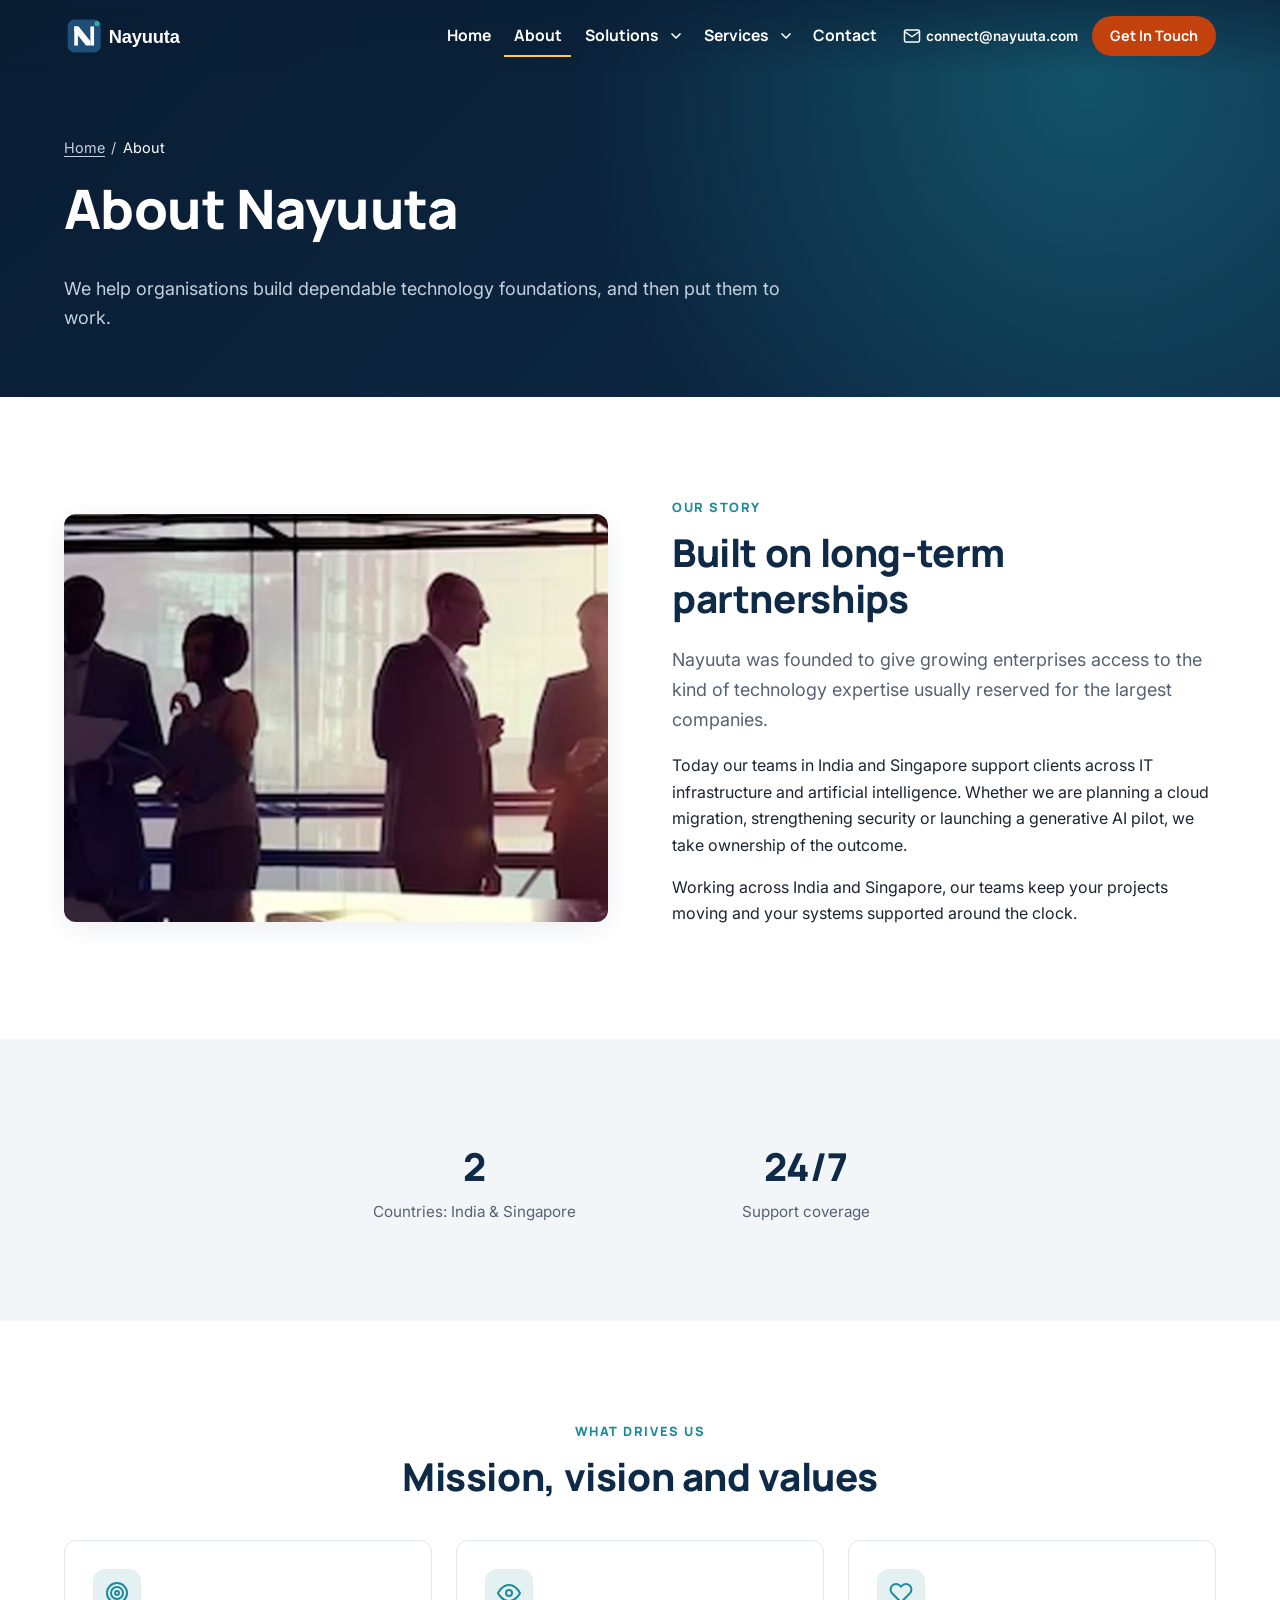
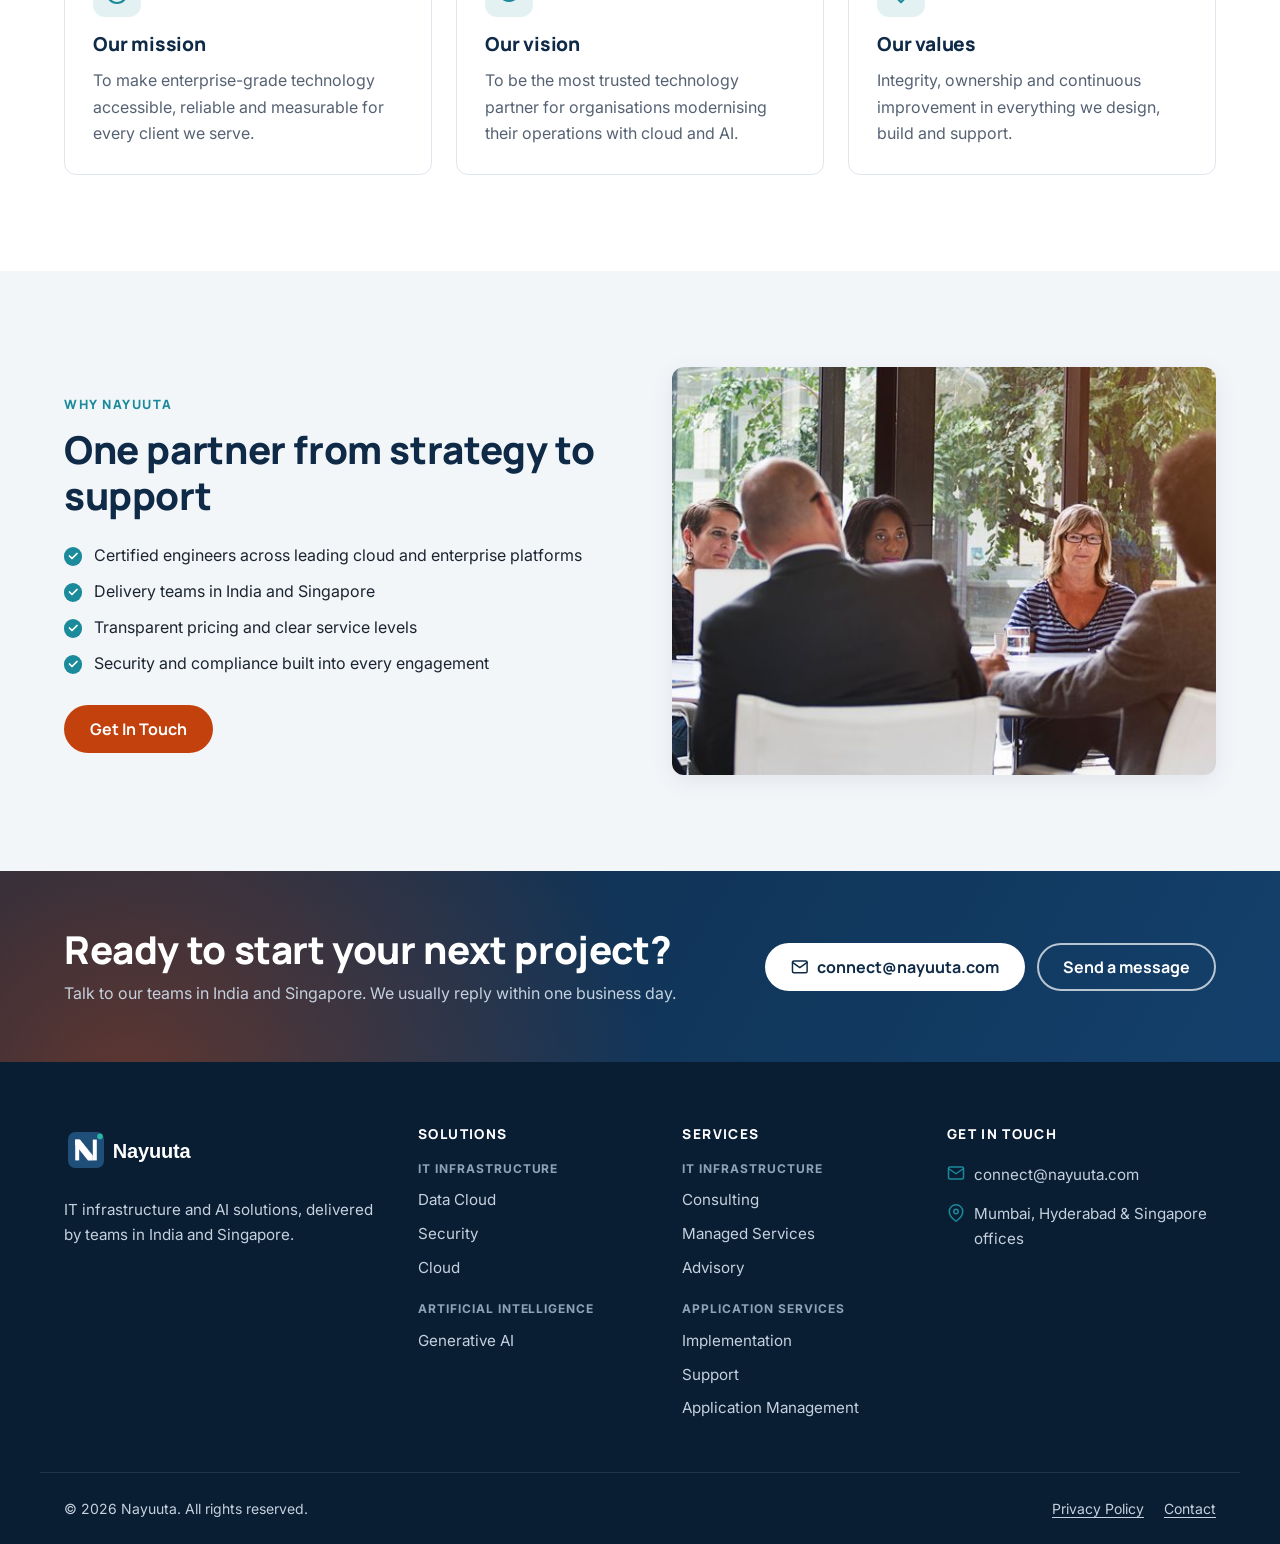
==== commit 1702cb35: "Add Hyderabad office address Add the Hyderabad office to the Contact page, footer link and Organizat" ====
--- a/about.html
+++ b/about.html
@@ -269,7 +269,7 @@
           </li>
           <li>
             <svg viewBox="0 0 24 24" fill="none" stroke="currentColor" stroke-width="2" stroke-linecap="round" stroke-linejoin="round" aria-hidden="true" focusable="false"><path d="M21 10c0 7-9 13-9 13s-9-6-9-13a9 9 0 0 1 18 0z"/><circle cx="12" cy="10" r="3"/></svg>
-            <a href="contact.html">Mumbai &amp; Singapore offices</a>
+            <a href="contact.html">Mumbai, Hyderabad &amp; Singapore offices</a>
           </li>
         </ul>
       </div>
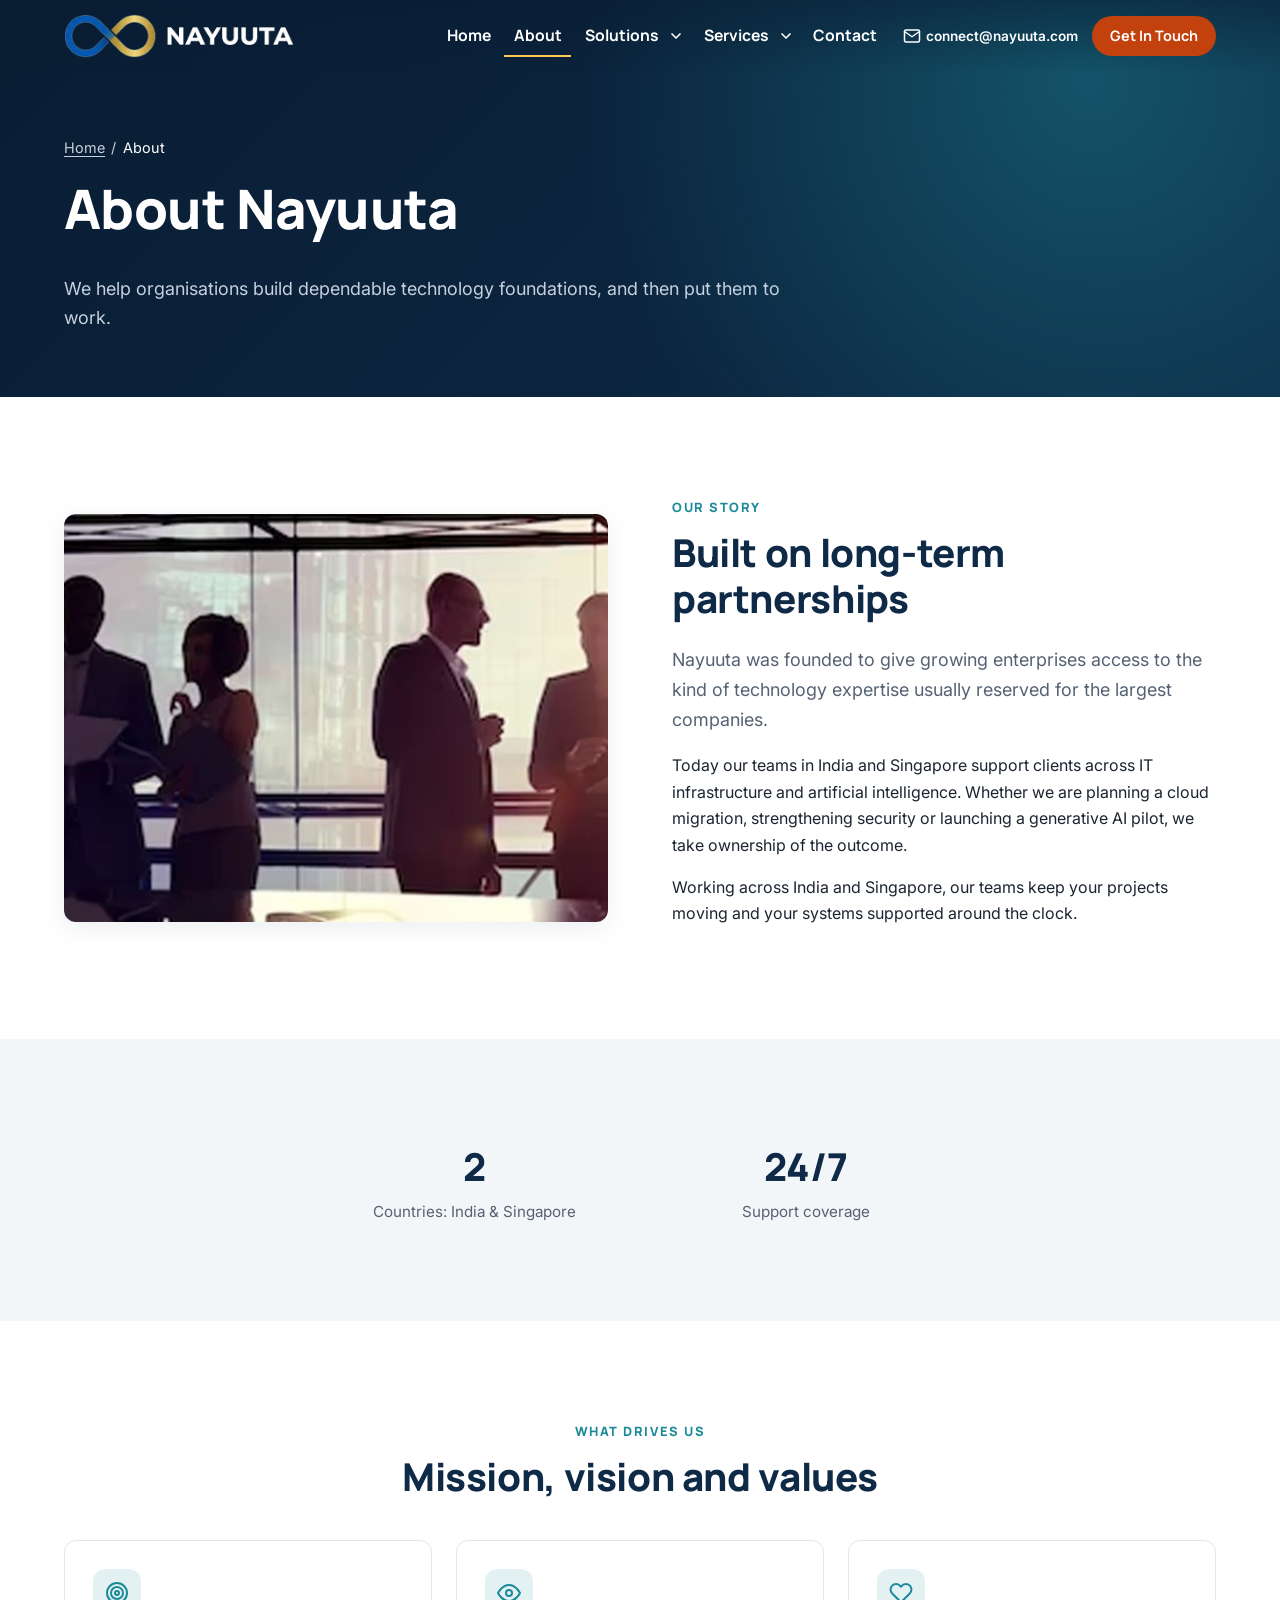
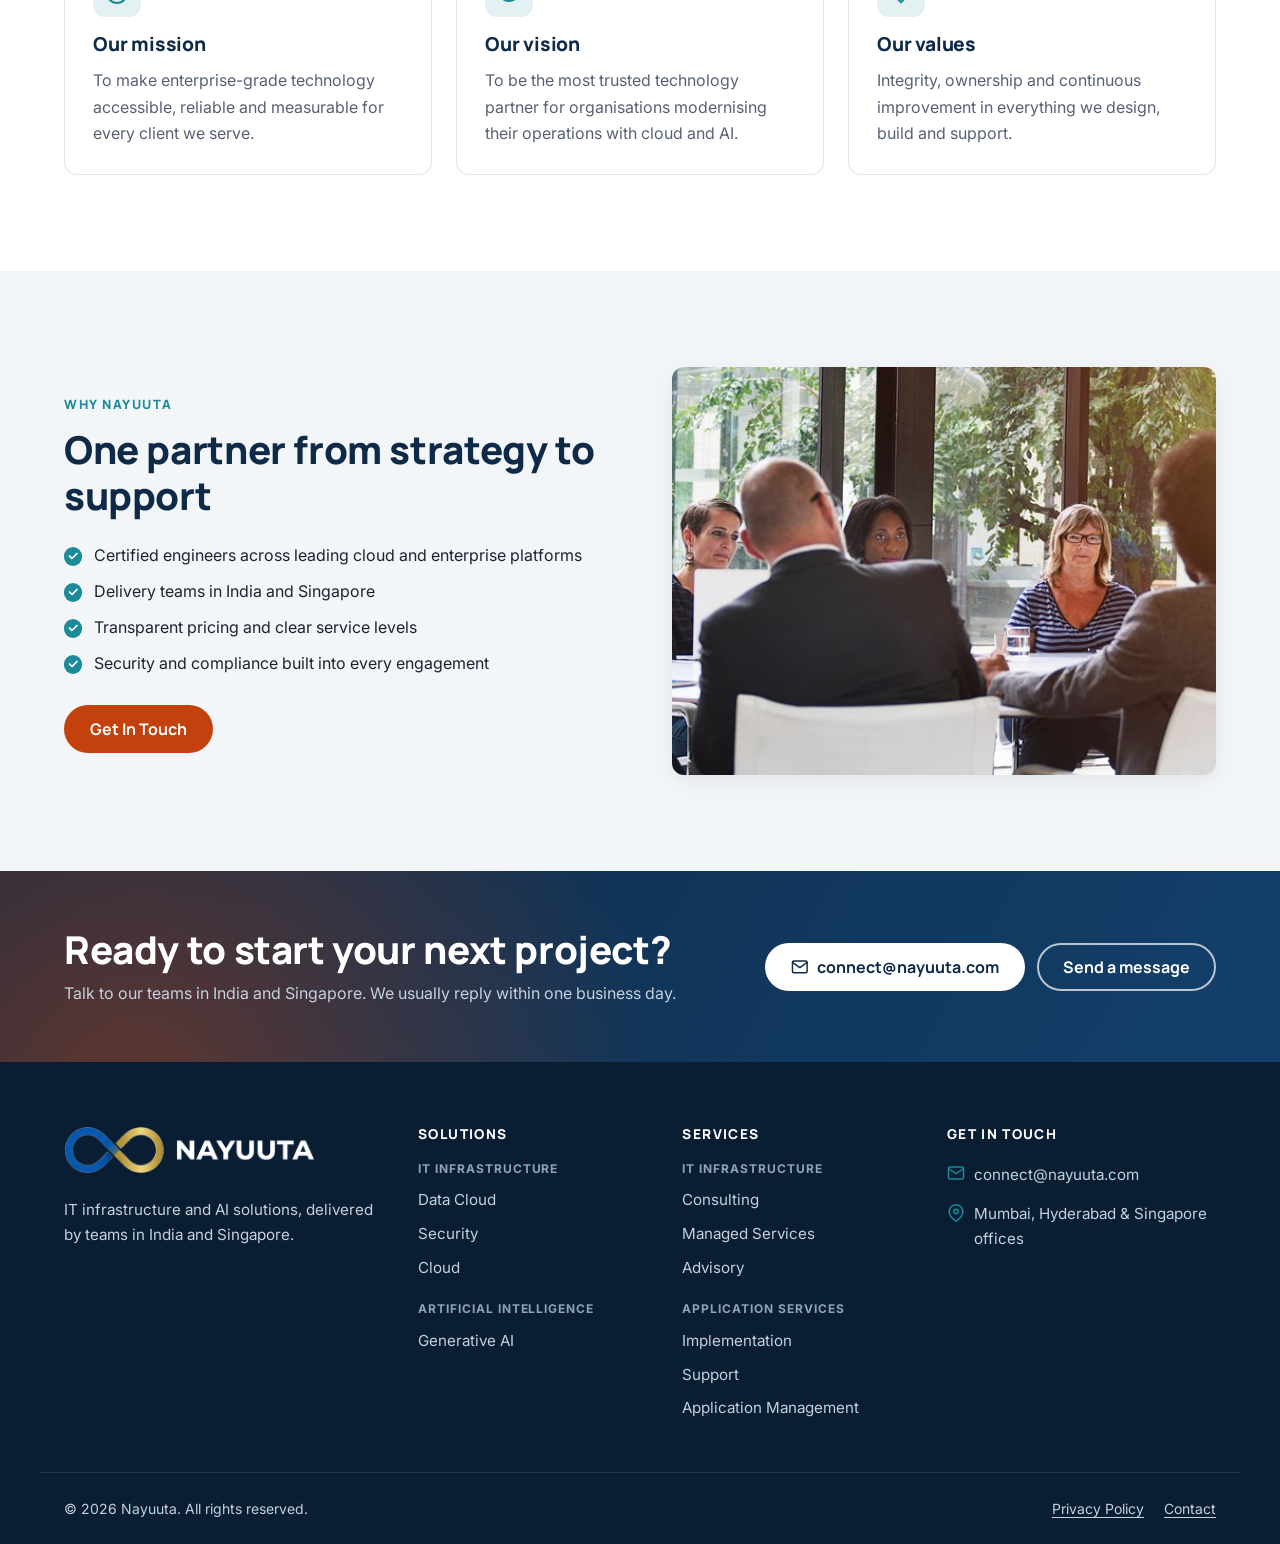
==== commit 62239dd0: "Update logo to the infinity mark Replace the N-mark logo with the new infinity logo: a horizontal wh" ====
--- a/about.html
+++ b/about.html
@@ -5,20 +5,21 @@
   <meta name="viewport" content="width=device-width, initial-scale=1">
   <title>About Nayuuta | Our Story, Mission &amp; Team</title>
   <meta name="description" content="Learn about Nayuuta: our mission, our values and the teams in India and Singapore who deliver IT infrastructure and AI solutions.">
-  <link rel="canonical" href="https://aabrakadabra88.github.io/Nayuuta/about.html">
+  <link rel="canonical" href="https://www.nayuuta.com/about.html">
   <meta property="og:type" content="website">
   <meta property="og:site_name" content="Nayuuta">
   <meta property="og:locale" content="en_US">
   <meta property="og:title" content="About Nayuuta | Our Story, Mission &amp; Team">
   <meta property="og:description" content="Our mission, our values and the teams in India and Singapore behind Nayuuta.">
-  <meta property="og:url" content="https://aabrakadabra88.github.io/Nayuuta/about.html">
-  <meta property="og:image" content="https://aabrakadabra88.github.io/Nayuuta/assets/images/og-default.png">
+  <meta property="og:url" content="https://www.nayuuta.com/about.html">
+  <meta property="og:image" content="https://www.nayuuta.com/assets/images/og-default.png">
   <meta property="og:image:width" content="1200">
   <meta property="og:image:height" content="630">
   <meta property="og:image:alt" content="Nayuuta: IT Infrastructure and AI">
   <meta name="twitter:card" content="summary_large_image">
   <meta name="theme-color" content="#0e2a47">
-  <link rel="icon" href="assets/images/favicon.svg" type="image/svg+xml">
+  <link rel="icon" href="assets/images/favicon.png" type="image/png">
+  <link rel="apple-touch-icon" href="assets/images/apple-touch-icon.png">
   <link rel="preconnect" href="https://fonts.googleapis.com">
   <link rel="preconnect" href="https://fonts.gstatic.com" crossorigin>
   <link rel="stylesheet" href="https://fonts.googleapis.com/css2?family=Inter:wght@400;600;700&amp;family=Manrope:wght@700;800&amp;display=swap">
@@ -32,9 +33,9 @@
   <a class="skip-link" href="#main">Skip to main content</a>
   <header class="site-header" data-header>
     <div class="container header-inner">
-      <!-- Logo: light variant (white wordmark) for the dark header. Dark-text version for light backgrounds: assets/images/logo.svg -->
+      <!-- Logo: horizontal version with white wordmark for the dark header. Other versions: logo.png (original stacked), logo-horizontal.png (dark wordmark, for light backgrounds) -->
       <a class="logo" href="index.html">
-        <img src="assets/images/logo-light.svg" alt="Nayuuta home" width="420" height="120">
+        <img src="assets/images/logo-light.png" alt="Nayuuta home" width="523" height="100">
       </a>
 
       <button class="nav-toggle" type="button" aria-expanded="false" aria-controls="site-nav" data-nav-toggle>
@@ -225,7 +226,7 @@
     <div class="container footer-grid">
       <div class="footer-brand">
         <a class="logo" href="index.html">
-          <img src="assets/images/logo-light.svg" alt="Nayuuta home" width="420" height="120" loading="lazy">
+          <img src="assets/images/logo-light.png" alt="Nayuuta home" width="523" height="100" loading="lazy">
         </a>
         <p>IT infrastructure and AI solutions, delivered by teams in India and Singapore.</p>
       </div>
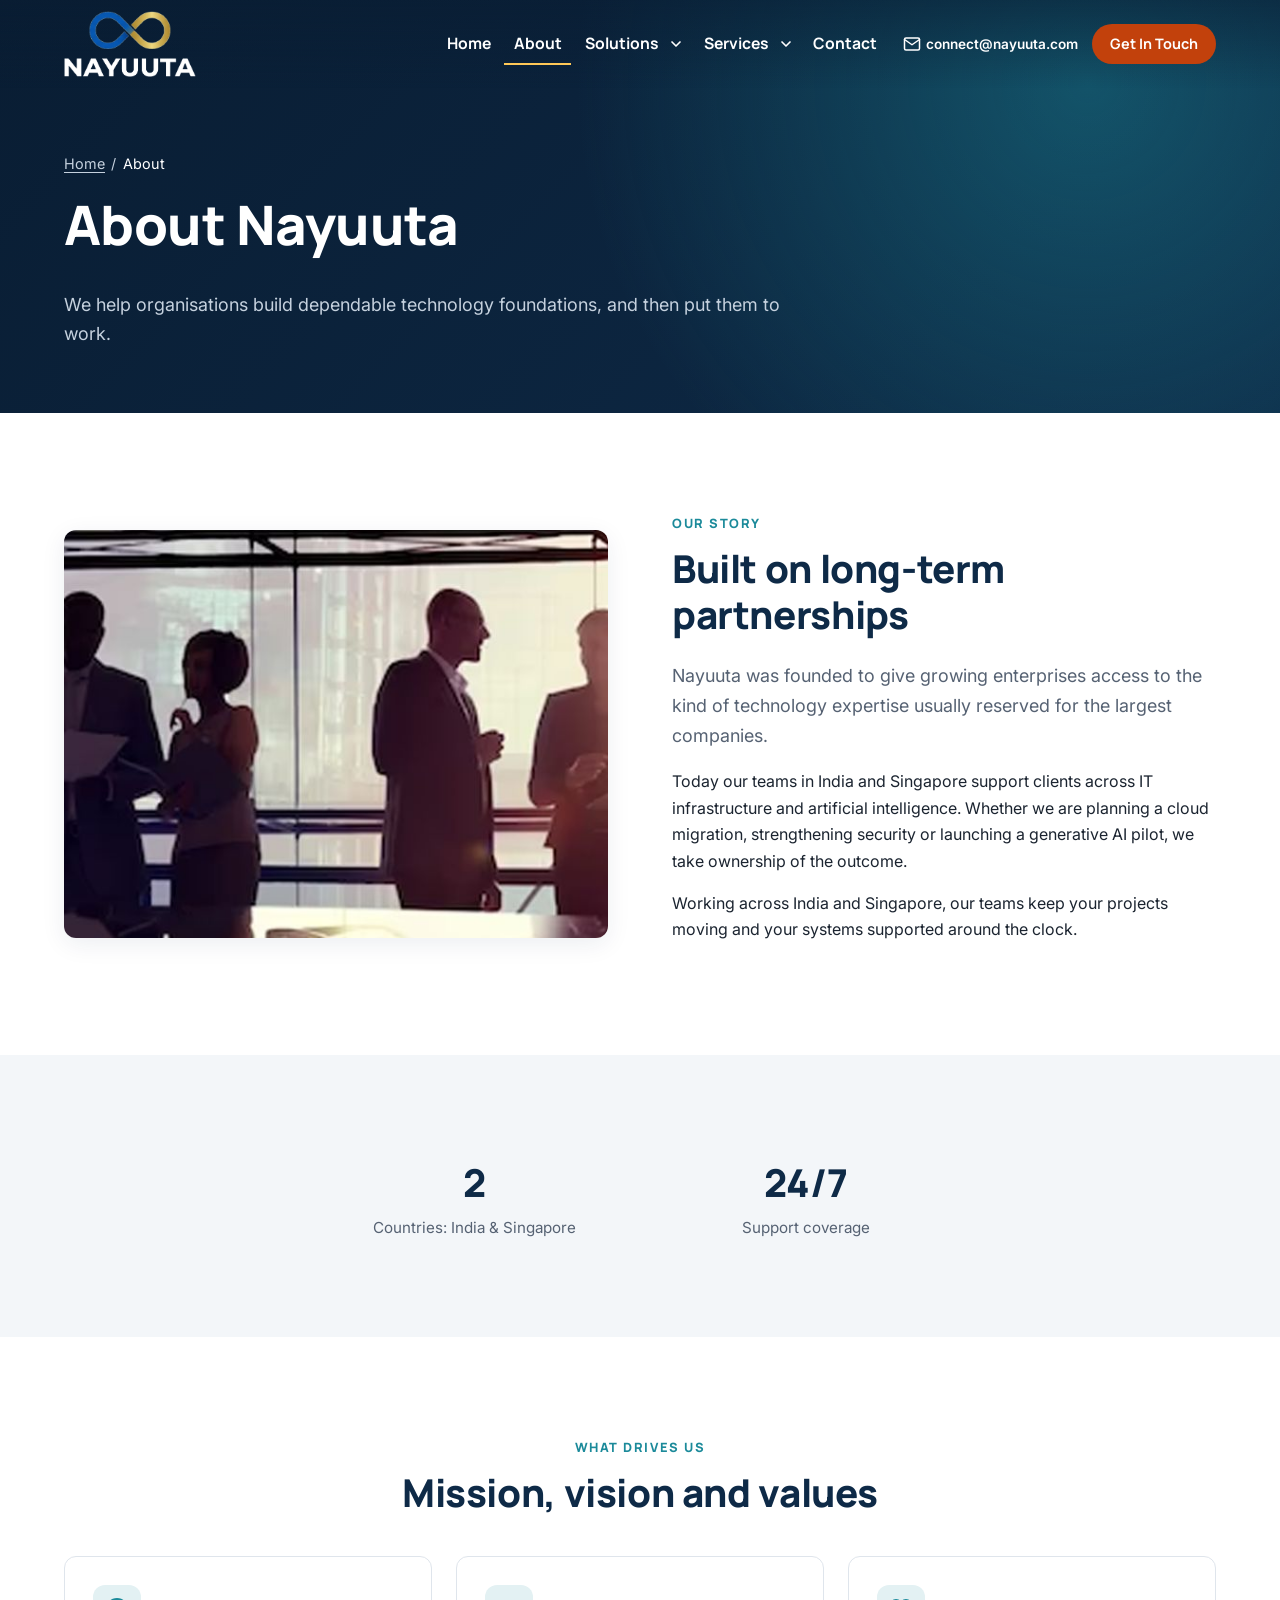
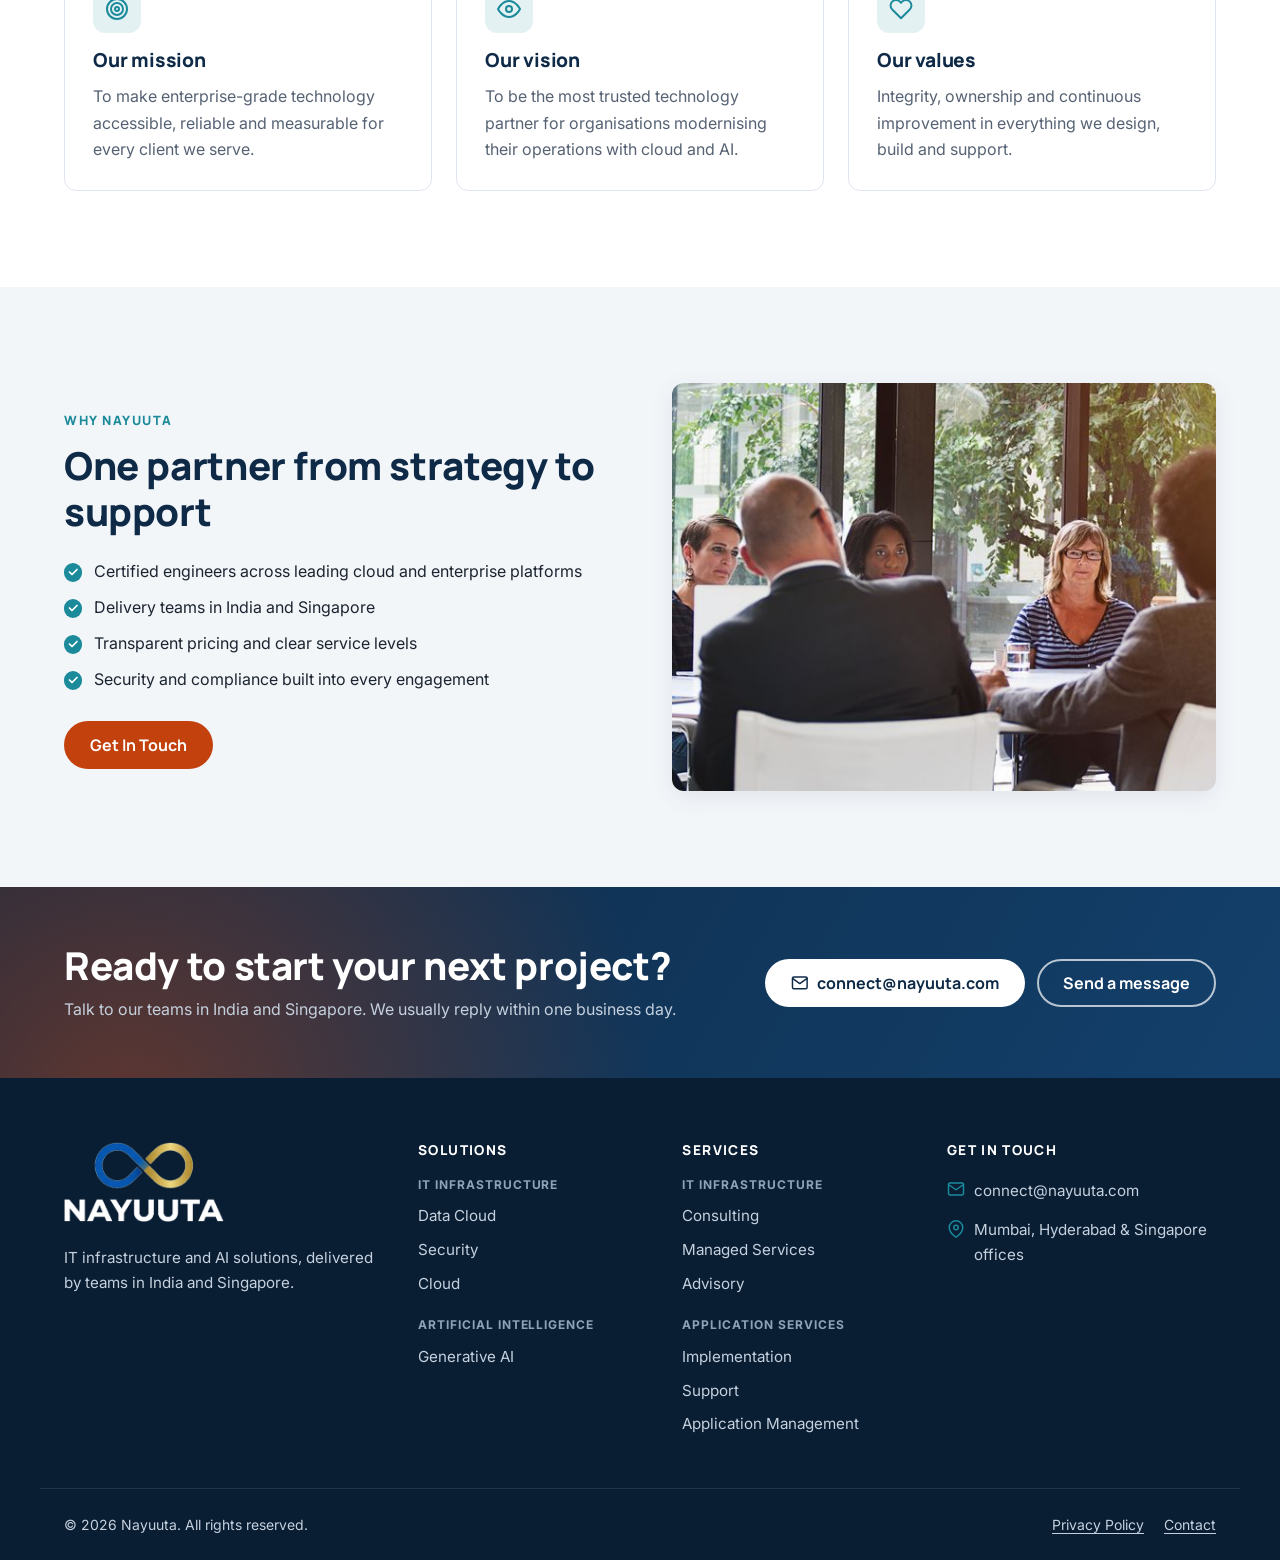
==== commit c34a7bae: "Use stacked logo (name below symbol) in header and footer Co-Authored-By: Claude Opus 5.5 <noreply@a" ====
--- a/about.html
+++ b/about.html
@@ -33,9 +33,9 @@
   <a class="skip-link" href="#main">Skip to main content</a>
   <header class="site-header" data-header>
     <div class="container header-inner">
-      <!-- Logo: horizontal version with white wordmark for the dark header. Other versions: logo.png (original stacked), logo-horizontal.png (dark wordmark, for light backgrounds) -->
+      <!-- Logo: stacked version (name below the symbol) with white wordmark for the dark header. Other versions: logo.png (original, dark wordmark), logo-light.png / logo-horizontal.png (horizontal) -->
       <a class="logo" href="index.html">
-        <img src="assets/images/logo-light.png" alt="Nayuuta home" width="523" height="100">
+        <img src="assets/images/logo-light-stacked.png" alt="Nayuuta home" width="359" height="180">
       </a>
 
       <button class="nav-toggle" type="button" aria-expanded="false" aria-controls="site-nav" data-nav-toggle>
@@ -226,7 +226,7 @@
     <div class="container footer-grid">
       <div class="footer-brand">
         <a class="logo" href="index.html">
-          <img src="assets/images/logo-light.png" alt="Nayuuta home" width="523" height="100" loading="lazy">
+          <img src="assets/images/logo-light-stacked.png" alt="Nayuuta home" width="359" height="180" loading="lazy">
         </a>
         <p>IT infrastructure and AI solutions, delivered by teams in India and Singapore.</p>
       </div>
--- a/assets/css/styles.css
+++ b/assets/css/styles.css
@@ -37,7 +37,7 @@
   --radius-sm: 8px;
   --shadow: 0 6px 24px rgba(14, 42, 71, 0.08);
   --shadow-lg: 0 16px 40px rgba(14, 42, 71, 0.16);
-  --header-h: 72px;
+  --header-h: 76px;
   --transition: 200ms ease;
 }
 
@@ -208,9 +208,13 @@
   align-items: center;
   flex: none;
 }
-/* Logo SVG is 420x120 (3.5:1); height drives the size */
-.logo img { height: 44px; width: auto; }
-.site-footer .logo img { height: 48px; }
+/* Stacked logo (name below the symbol), ~2:1; height drives the size */
+.logo img { height: 56px; width: auto; }
+.site-footer .logo img { height: 80px; }
+@media (min-width: 75em) {
+  :root { --header-h: 88px; }
+  .logo img { height: 66px; }
+}
 
 /* Hamburger */
 .nav-toggle {
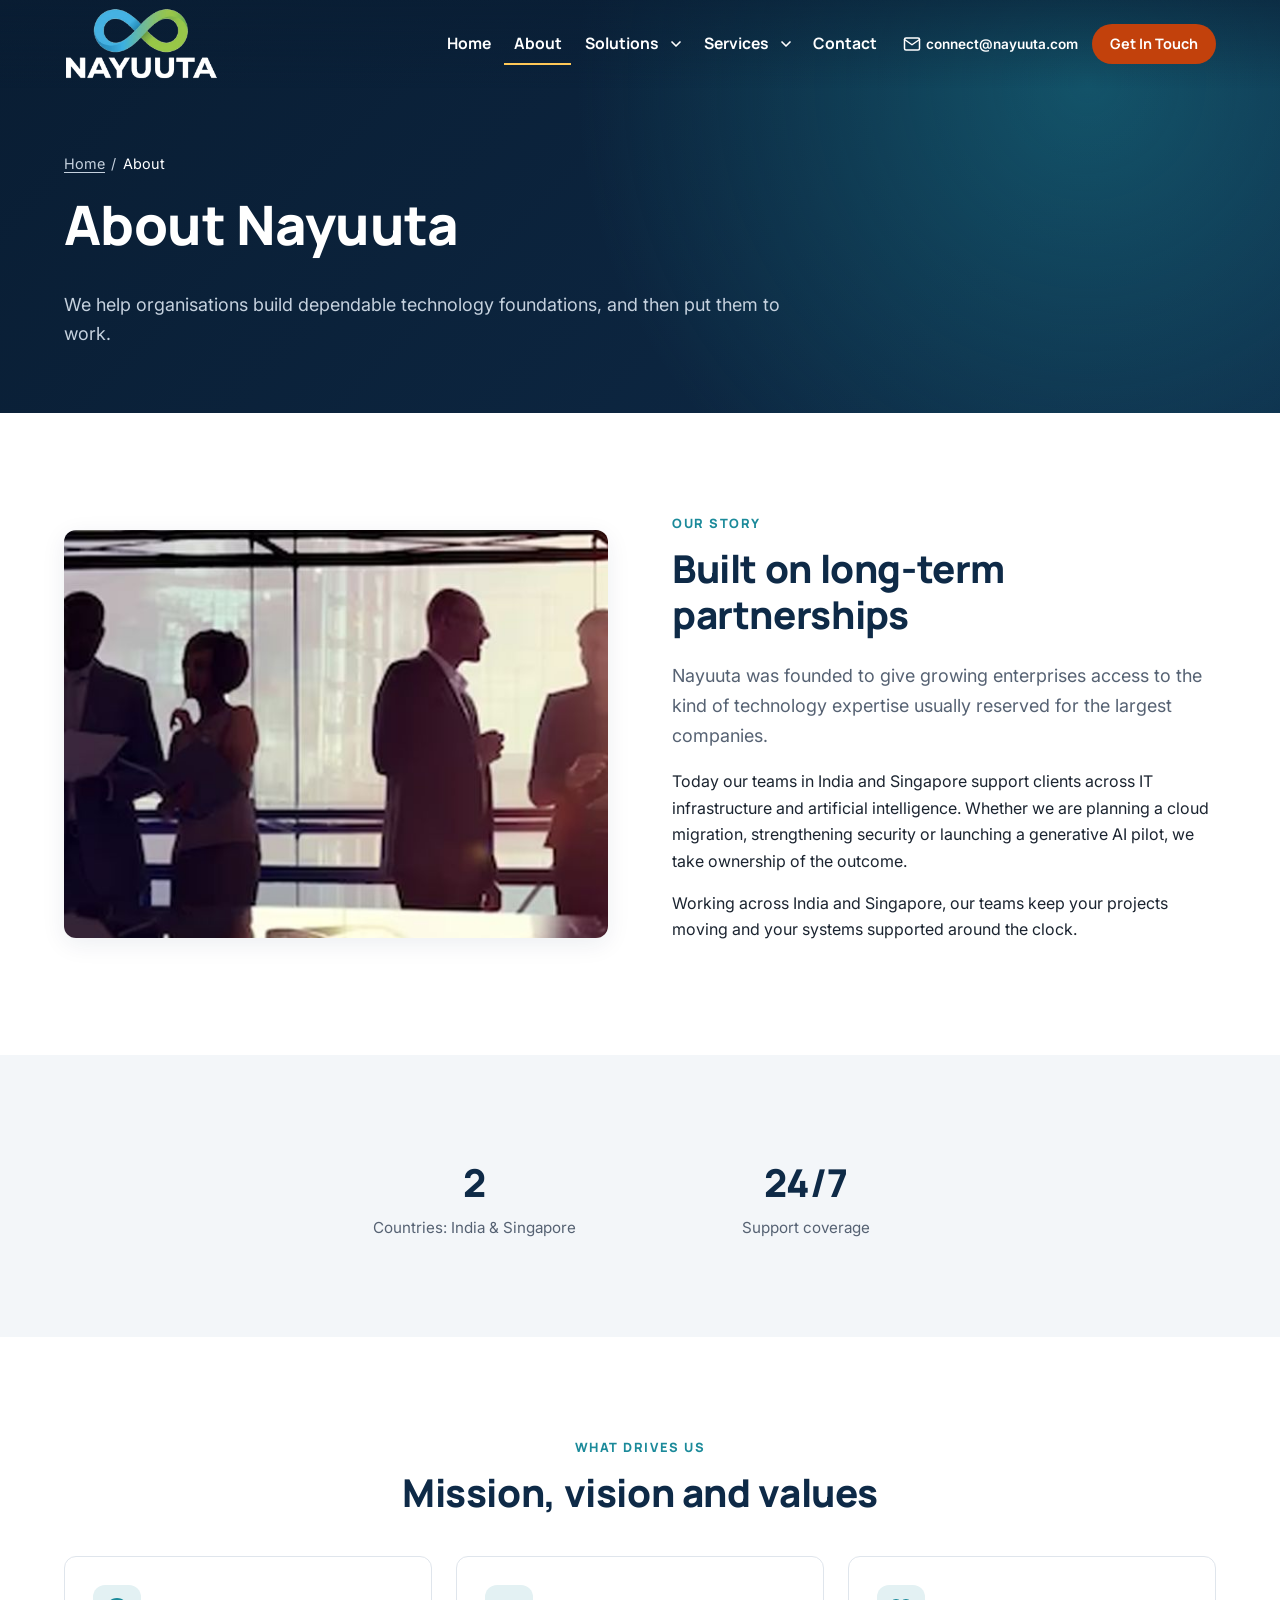
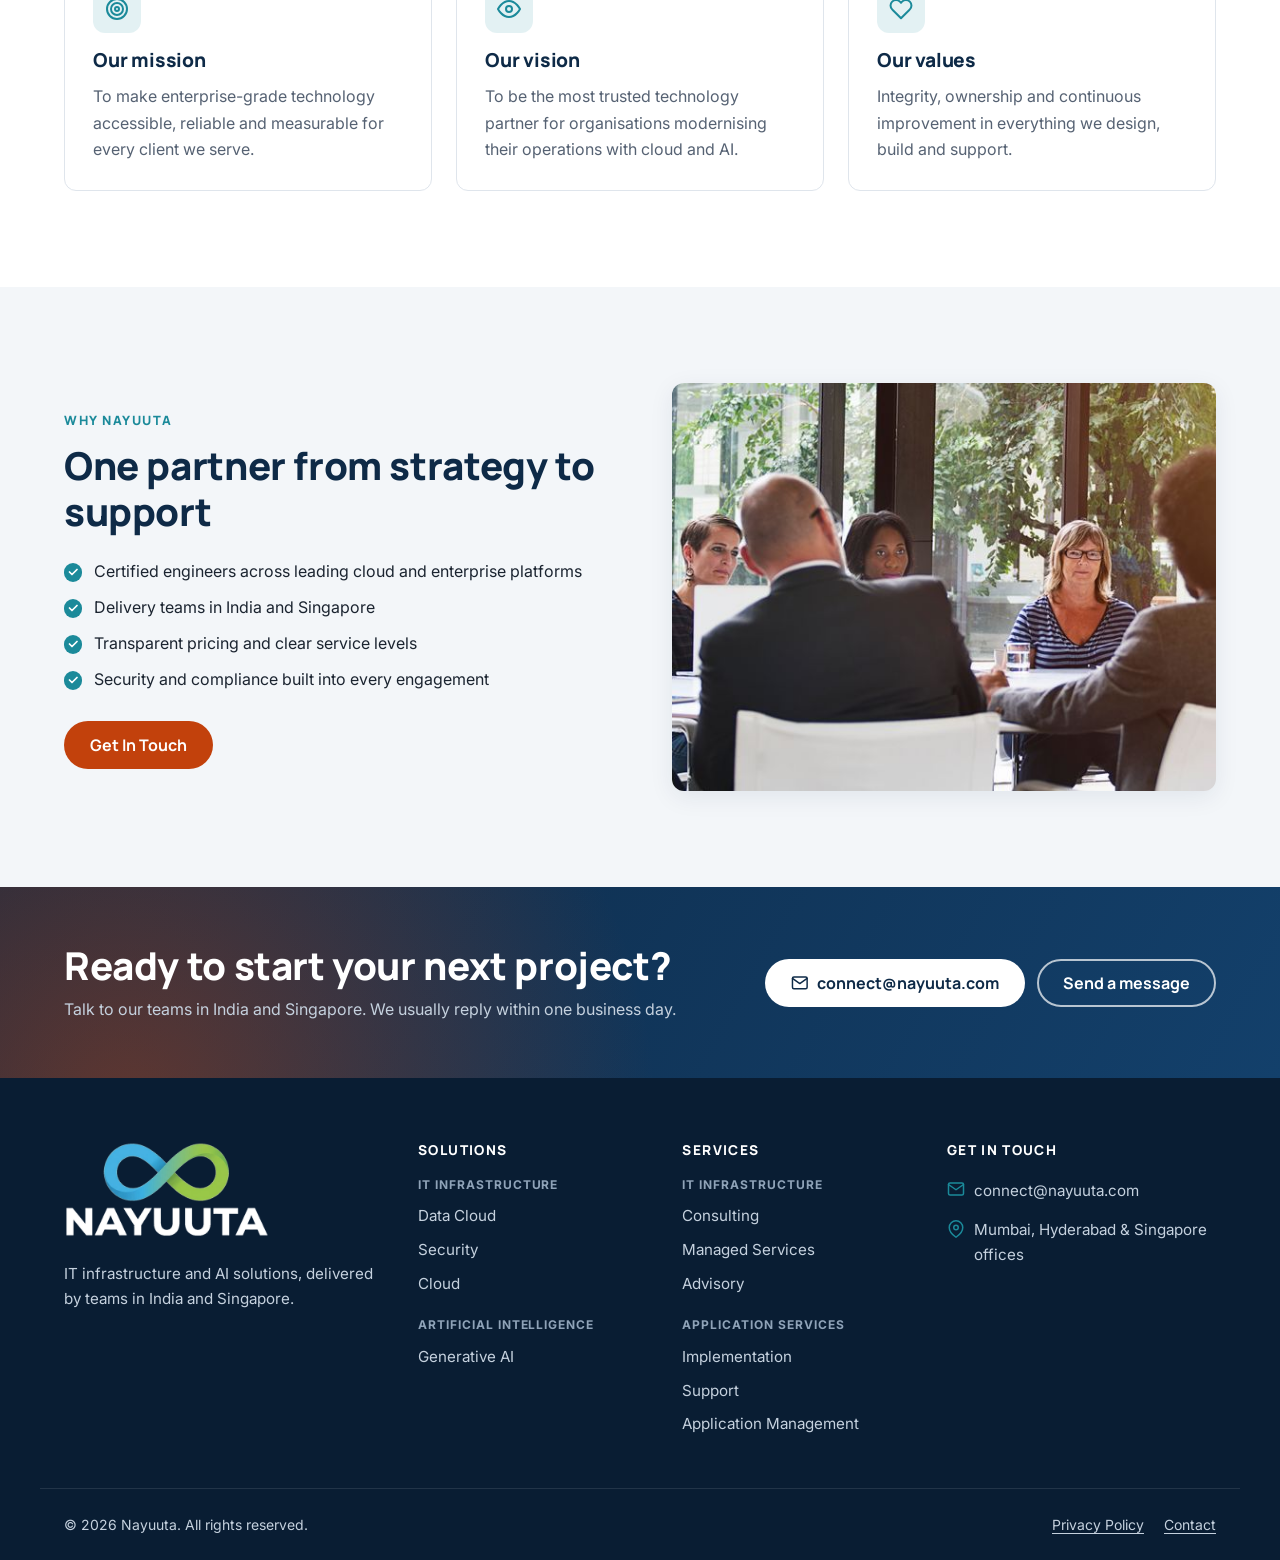
==== commit cbce5ed2: "Switch to blue-green infinity logo with larger wordmark Replace the logo with the blue-green infinit" ====
--- a/about.html
+++ b/about.html
@@ -35,7 +35,7 @@
     <div class="container header-inner">
       <!-- Logo: stacked version (name below the symbol) with white wordmark for the dark header. Other versions: logo.png (original, dark wordmark), logo-light.png / logo-horizontal.png (horizontal) -->
       <a class="logo" href="index.html">
-        <img src="assets/images/logo-light-stacked.png" alt="Nayuuta home" width="359" height="180">
+        <img src="assets/images/logo-light-stacked.png" alt="Nayuuta home" width="512" height="240">
       </a>
 
       <button class="nav-toggle" type="button" aria-expanded="false" aria-controls="site-nav" data-nav-toggle>
@@ -226,7 +226,7 @@
     <div class="container footer-grid">
       <div class="footer-brand">
         <a class="logo" href="index.html">
-          <img src="assets/images/logo-light-stacked.png" alt="Nayuuta home" width="359" height="180" loading="lazy">
+          <img src="assets/images/logo-light-stacked.png" alt="Nayuuta home" width="512" height="240" loading="lazy">
         </a>
         <p>IT infrastructure and AI solutions, delivered by teams in India and Singapore.</p>
       </div>
--- a/assets/css/styles.css
+++ b/assets/css/styles.css
@@ -209,11 +209,11 @@
   flex: none;
 }
 /* Stacked logo (name below the symbol), ~2:1; height drives the size */
-.logo img { height: 56px; width: auto; }
-.site-footer .logo img { height: 80px; }
+.logo img { height: 60px; width: auto; }
+.site-footer .logo img { height: 96px; }
 @media (min-width: 75em) {
   :root { --header-h: 88px; }
-  .logo img { height: 66px; }
+  .logo img { height: 72px; }
 }
 
 /* Hamburger */
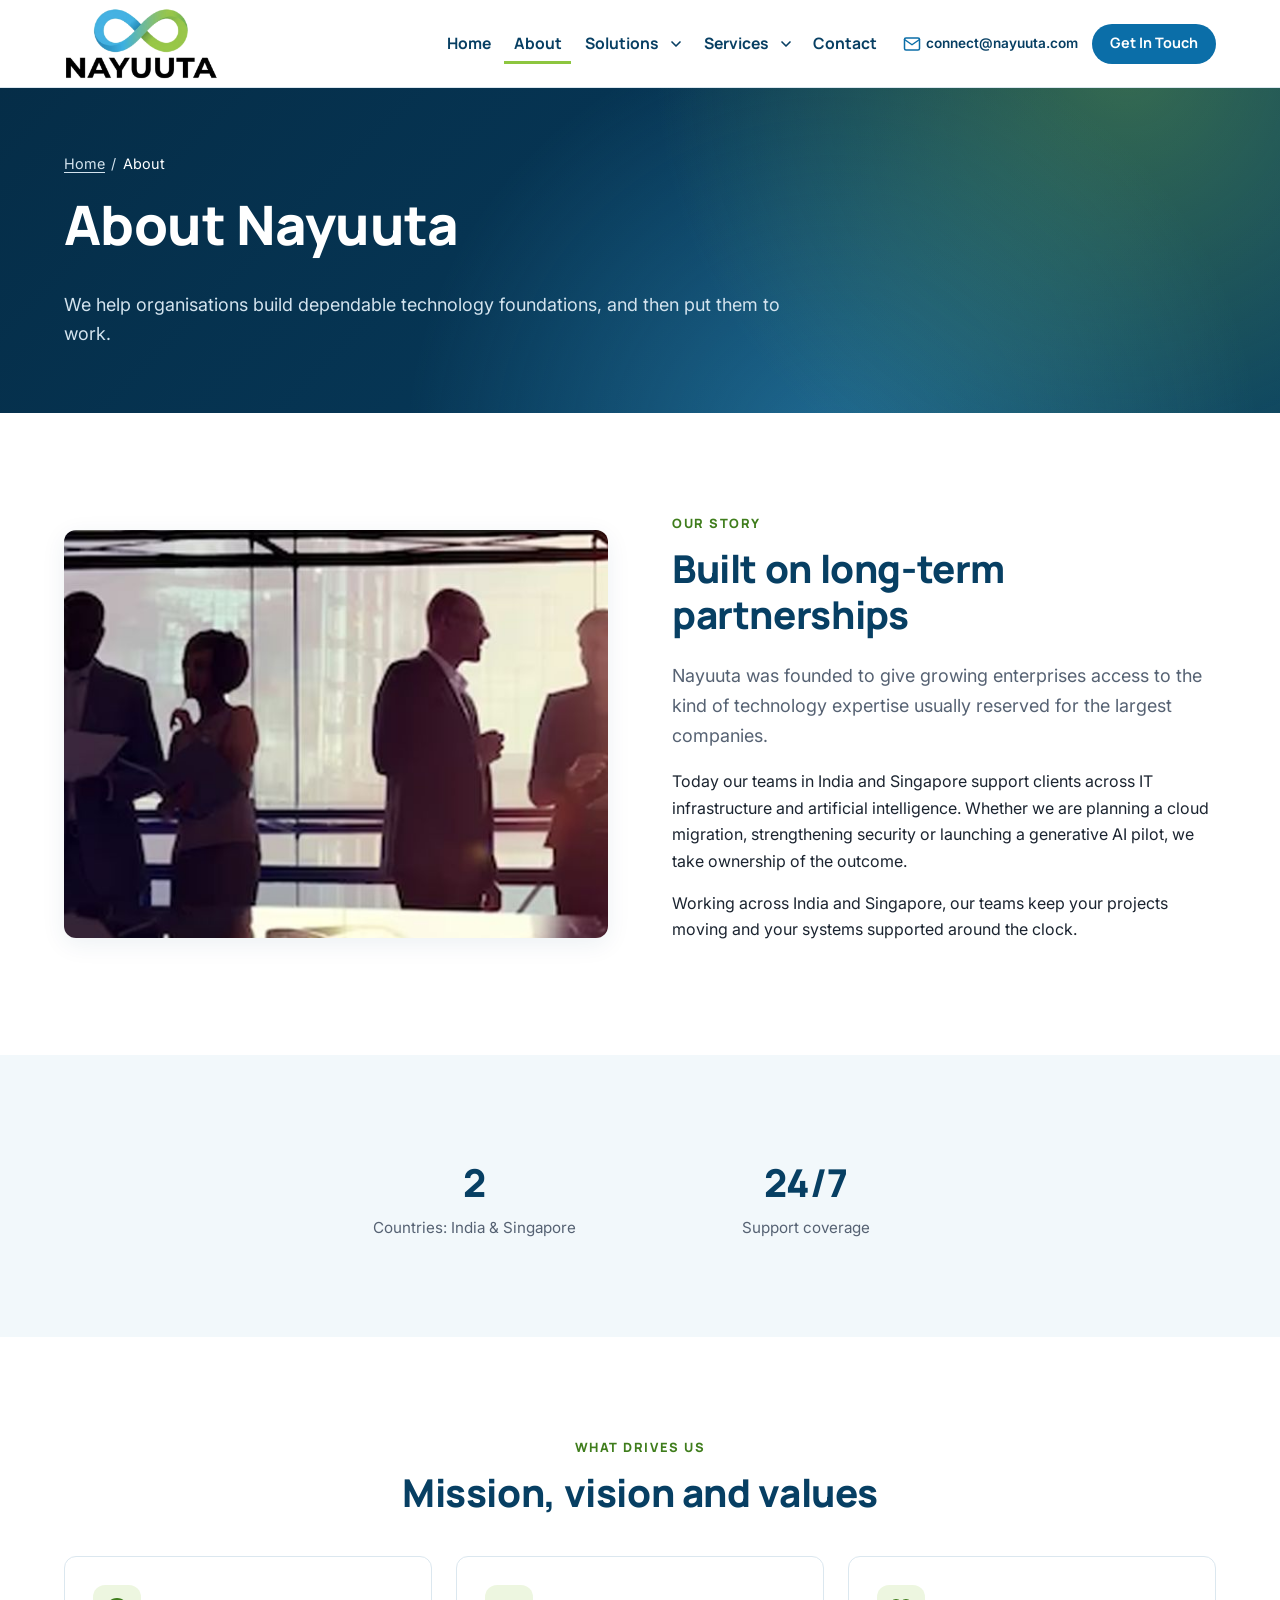
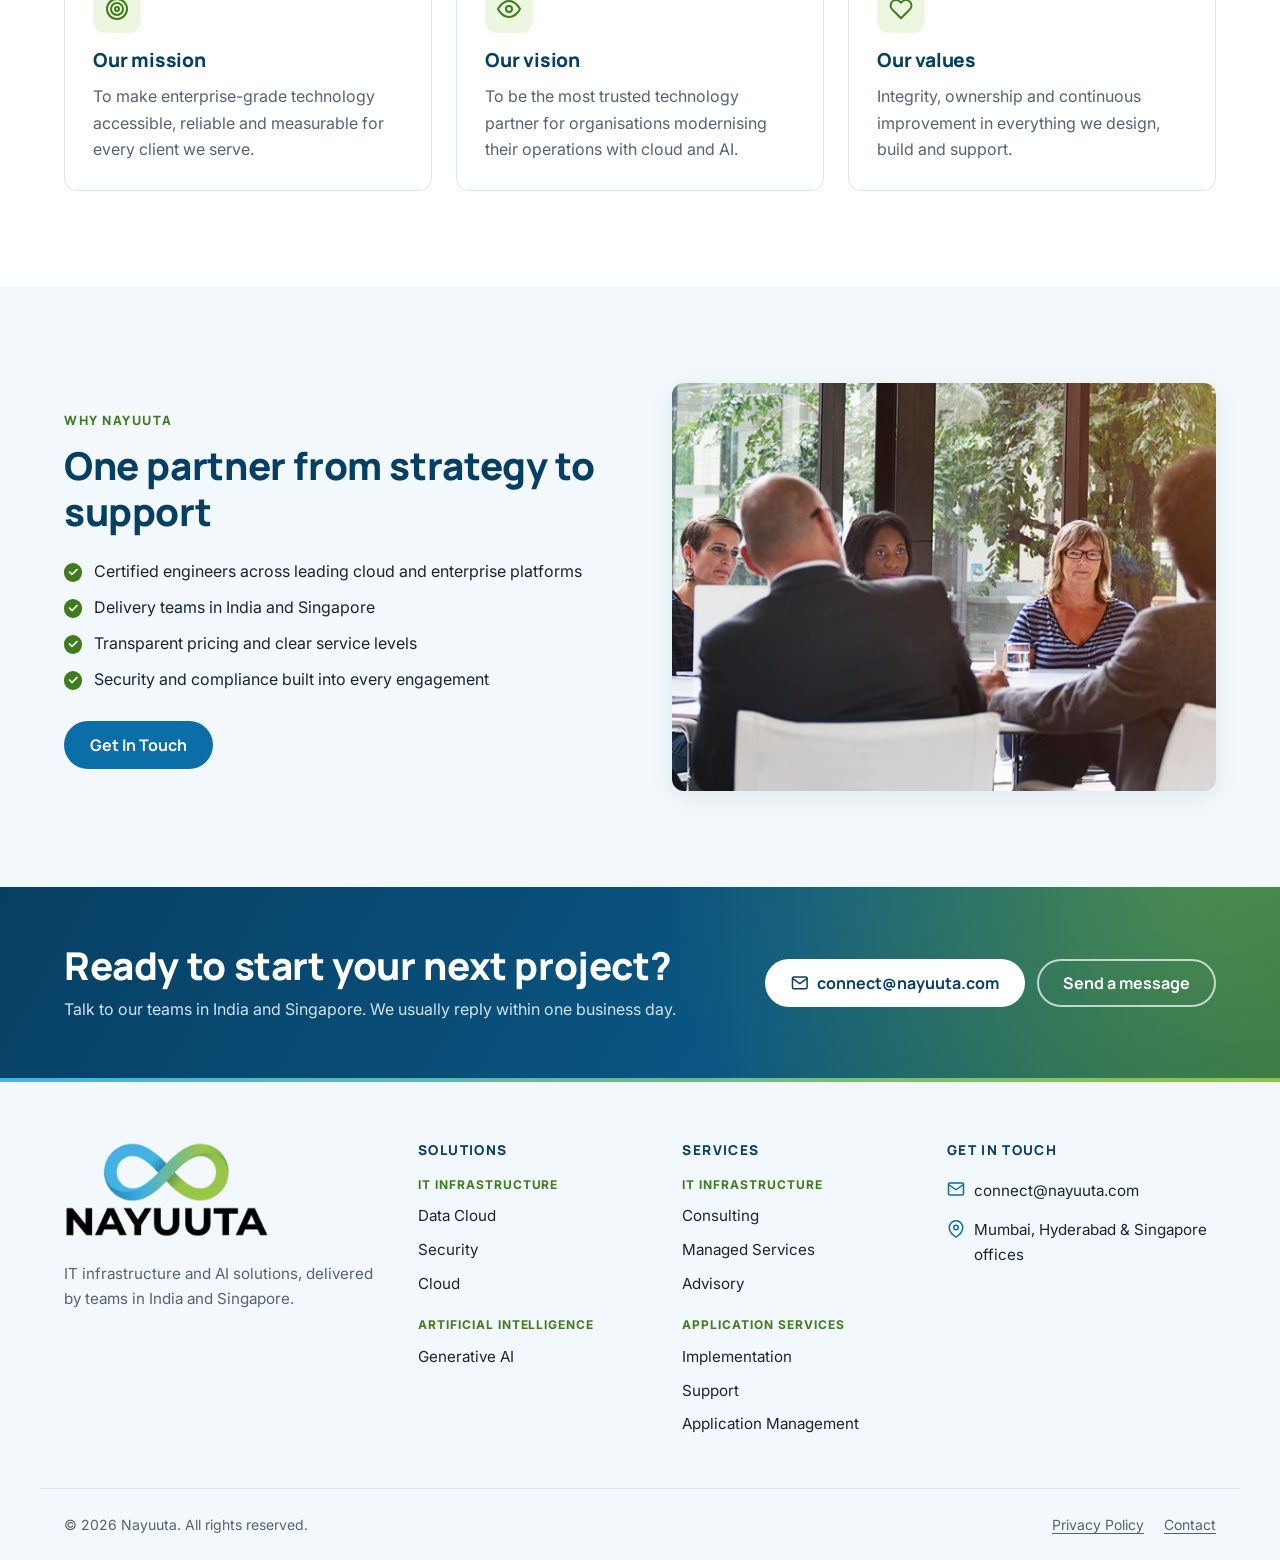
==== commit 7c9d50ab: "Restyle site in logo colours with white header and light footer Show the logo in its original colour" ====
--- a/about.html
+++ b/about.html
@@ -17,7 +17,7 @@
   <meta property="og:image:height" content="630">
   <meta property="og:image:alt" content="Nayuuta: IT Infrastructure and AI">
   <meta name="twitter:card" content="summary_large_image">
-  <meta name="theme-color" content="#0e2a47">
+  <meta name="theme-color" content="#ffffff">
   <link rel="icon" href="assets/images/favicon.png" type="image/png">
   <link rel="apple-touch-icon" href="assets/images/apple-touch-icon.png">
   <link rel="preconnect" href="https://fonts.googleapis.com">
@@ -33,9 +33,9 @@
   <a class="skip-link" href="#main">Skip to main content</a>
   <header class="site-header" data-header>
     <div class="container header-inner">
-      <!-- Logo: stacked version (name below the symbol) with white wordmark for the dark header. Other versions: logo.png (original, dark wordmark), logo-light.png / logo-horizontal.png (horizontal) -->
+      <!-- Logo: stacked version (name below the symbol) in original colours, on the white header. White-text versions for dark backgrounds: logo-light-stacked.png, logo-light.png -->
       <a class="logo" href="index.html">
-        <img src="assets/images/logo-light-stacked.png" alt="Nayuuta home" width="512" height="240">
+        <img src="assets/images/logo-stacked.png" alt="Nayuuta home" width="512" height="240">
       </a>
 
       <button class="nav-toggle" type="button" aria-expanded="false" aria-controls="site-nav" data-nav-toggle>
@@ -226,7 +226,7 @@
     <div class="container footer-grid">
       <div class="footer-brand">
         <a class="logo" href="index.html">
-          <img src="assets/images/logo-light-stacked.png" alt="Nayuuta home" width="512" height="240" loading="lazy">
+          <img src="assets/images/logo-stacked.png" alt="Nayuuta home" width="512" height="240" loading="lazy">
         </a>
         <p>IT infrastructure and AI solutions, delivered by teams in India and Singapore.</p>
       </div>
--- a/assets/css/styles.css
+++ b/assets/css/styles.css
@@ -4,27 +4,31 @@
    ========================================================================== */
 
 :root {
-  /* ---- Brand colours (edit these) ---- */
-  --color-primary: #0e2a47;        /* deep navy: header, dark sections */
-  --color-primary-dark: #091d33;   /* footer, hovers on dark */
-  --color-secondary: #1b8a9a;      /* teal: labels, accents */
-  --color-accent: #c2410c;         /* orange: primary buttons (AA with white text) */
-  --color-accent-dark: #9a3412;
+  /* ---- Brand colours (edit these) ----
+     Logo blue and green are decorative only (too light for white text).
+     The darker shades below pass WCAG AA contrast with white. */
+  --color-brand-blue: #45b2e3;     /* logo blue: gradients, highlights */
+  --color-brand-green: #8dc63f;    /* logo green: gradients, highlights */
+  --color-primary: #073f63;        /* deep blue: headings, dark sections */
+  --color-primary-dark: #052c46;   /* darkest blue: hero overlays */
+  --color-secondary: #3f7d1c;      /* dark green: labels, eyebrows, icons */
+  --color-accent: #0b6ea8;         /* blue: buttons and links */
+  --color-accent-dark: #095a8a;
 
   /* ---- Neutrals ---- */
   --color-text: #1b2430;
   --color-muted: #566273;
   --color-bg: #ffffff;
-  --color-surface: #f3f6f9;
-  --color-border: #dfe5ec;
+  --color-surface: #f2f8fb;
+  --color-border: #dbe7ef;
   --color-on-dark: #ffffff;
-  --color-on-dark-muted: #c5d1de;
+  --color-on-dark-muted: #d3e3ee;
   --color-error: #b42318;
   --color-success: #067647;
 
   /* ---- Focus ---- */
-  --focus-color: #1d4ed8;
-  --focus-color-on-dark: #ffc857;
+  --focus-color: #0b6ea8;
+  --focus-color-on-dark: #8dc63f;
 
   /* ---- Typography ---- */
   --font-heading: "Manrope", system-ui, -apple-system, "Segoe UI", sans-serif;
@@ -35,8 +39,8 @@
   --gutter: 1rem;
   --radius: 12px;
   --radius-sm: 8px;
-  --shadow: 0 6px 24px rgba(14, 42, 71, 0.08);
-  --shadow-lg: 0 16px 40px rgba(14, 42, 71, 0.16);
+  --shadow: 0 6px 24px rgba(7, 63, 99, 0.08);
+  --shadow-lg: 0 16px 40px rgba(7, 63, 99, 0.16);
   --header-h: 76px;
   --transition: 200ms ease;
 }
@@ -87,8 +91,6 @@
   border-radius: 4px;
 }
 .on-dark :focus-visible,
-.site-header :focus-visible,
-.site-footer :focus-visible,
 .hero :focus-visible,
 .cta-strip :focus-visible,
 .page-hero :focus-visible { outline-color: var(--focus-color-on-dark); }
@@ -137,6 +139,10 @@
   margin-bottom: 0.75rem;
 }
 .lead { font-size: 1.125rem; color: var(--color-muted); }
+/* On dark sections, labels use the bright logo green (dark green is for light backgrounds) */
+.hero .eyebrow,
+.page-hero .eyebrow,
+.cta-strip .eyebrow { color: var(--color-brand-green); }
 
 /* ---------- Buttons ---------- */
 .btn {
@@ -168,31 +174,20 @@
 .btn-sm { min-height: 40px; padding: 0.5rem 1rem; font-size: 0.9rem; }
 
 /* ==========================================================================
-   Header
+   Header (white, so the logo shows in its original colours)
    ========================================================================== */
 .site-header {
   position: fixed;
   inset: 0 0 auto 0;
   z-index: 100;
   height: var(--header-h);
-  color: var(--color-on-dark);
-  background: transparent;
-  transition: background var(--transition), box-shadow var(--transition);
+  color: var(--color-text);
+  background: #fff;
+  border-bottom: 1px solid var(--color-border);
+  transition: box-shadow var(--transition);
 }
 .site-header.is-scrolled,
-body.nav-open .site-header {
-  background: var(--color-primary);
-  box-shadow: 0 2px 16px rgba(0,0,0,0.18);
-}
-/* Gradient keeps header text readable over images before scroll */
-.site-header::before {
-  content: "";
-  position: absolute; inset: 0;
-  background: linear-gradient(to bottom, rgba(9,29,51,0.55), rgba(9,29,51,0));
-  pointer-events: none;
-  transition: opacity var(--transition);
-}
-.site-header.is-scrolled::before { opacity: 0; }
+body.nav-open .site-header { box-shadow: 0 4px 20px rgba(7, 63, 99, 0.10); }
 
 .header-inner {
   position: relative;
@@ -233,7 +228,7 @@
   display: block;
   height: 2px;
   width: 100%;
-  background: #fff;
+  background: var(--color-primary);
   border-radius: 2px;
   transition: transform var(--transition), opacity var(--transition);
 }
@@ -246,8 +241,9 @@
   position: fixed;
   top: var(--header-h);
   left: 0; right: 0; bottom: 0;
-  background: var(--color-primary);
-  padding: 1rem var(--gutter) 2rem;
+  background: #fff;
+  border-top: 1px solid var(--color-border);
+  padding: 0.5rem var(--gutter) 2rem;
   overflow-y: auto;
   display: none;
 }
@@ -257,27 +253,27 @@
 .no-js .nav-toggle { display: none; }
 
 .nav-list { list-style: none; }
-.nav-list > li { border-bottom: 1px solid rgba(255,255,255,0.12); }
+.nav-list > li { border-bottom: 1px solid var(--color-border); }
 .nav-item-row { display: flex; align-items: center; justify-content: space-between; }
 .nav-link {
   display: block;
   flex: 1;
   padding: 0.9rem 0;
-  color: #fff;
+  color: var(--color-primary);
   text-decoration: none;
   font-family: var(--font-heading);
   font-weight: 700;
   font-size: 1.05rem;
 }
-.nav-link:hover { color: var(--focus-color-on-dark); }
-.nav-link[aria-current="page"] { color: var(--focus-color-on-dark); }
+.nav-link:hover { color: var(--color-accent); }
+.nav-link[aria-current="page"] { color: var(--color-accent); }
 
 .dropdown-toggle {
   display: grid; place-items: center;
   width: 44px; height: 44px;
   background: transparent;
   border: 0;
-  color: #fff;
+  color: var(--color-primary);
   cursor: pointer;
   border-radius: var(--radius-sm);
 }
@@ -294,7 +290,7 @@
   font-weight: 800;
   letter-spacing: 0.1em;
   text-transform: uppercase;
-  color: var(--color-on-dark-muted);
+  color: var(--color-secondary);
 }
 .dropdown-heading a { color: inherit; text-decoration: none; }
 .dropdown-heading a:hover { text-decoration: underline; }
@@ -302,14 +298,15 @@
 .dropdown li a {
   display: block;
   padding: 0.45rem 0;
-  color: #fff;
+  color: var(--color-text);
   text-decoration: none;
 }
-.dropdown li a:hover { color: var(--focus-color-on-dark); }
+.dropdown li a:hover { color: var(--color-accent); }
 
 .header-contact {
   display: flex;
   flex-direction: column;
+  align-items: flex-start;
   gap: 0.75rem;
   margin-top: 1.5rem;
 }
@@ -317,14 +314,14 @@
   display: inline-flex;
   align-items: center;
   gap: 0.5rem;
-  color: #fff;
+  color: var(--color-primary);
   text-decoration: none;
   font-weight: 600;
   font-size: 0.95rem;
   min-height: 44px;
 }
-.header-email:hover { color: var(--focus-color-on-dark); }
-.header-email svg { width: 18px; height: 18px; flex: none; }
+.header-email:hover { color: var(--color-accent); }
+.header-email svg { width: 18px; height: 18px; flex: none; color: var(--color-accent); }
 
 /* Desktop nav */
 @media (min-width: 75em) {
@@ -334,15 +331,16 @@
     position: static;
     display: flex;
     align-items: center;
-    gap: 1.5rem;
+    gap: 1rem;
     padding: 0;
+    border: 0;
     background: transparent;
     overflow: visible;
   }
   .nav-list { display: flex; align-items: center; gap: 0.25rem; }
   .nav-list > li { position: relative; border: 0; }
-  .nav-link { padding: 0.5rem 0.6rem; font-size: 0.98rem; }
-  .nav-link[aria-current="page"] { box-shadow: inset 0 -2px 0 var(--focus-color-on-dark); color: #fff; }
+  .nav-link { padding: 0.5rem 0.6rem; font-size: 0.98rem; white-space: nowrap; }
+  .nav-link[aria-current="page"] { box-shadow: inset 0 -3px 0 var(--color-brand-green); color: var(--color-primary); }
   .dropdown-toggle { width: 28px; height: 36px; margin-left: -0.35rem; }
 
   .dropdown,
@@ -355,12 +353,13 @@
     min-width: 260px;
     padding: 1.25rem 1.5rem;
     background: #fff;
+    border: 1px solid var(--color-border);
     border-radius: var(--radius);
     box-shadow: var(--shadow-lg);
     color: var(--color-text);
     gap: 2rem;
   }
-  .dropdown--wide { min-width: 560px; }
+  .dropdown--wide { min-width: 480px; }
   /* Invisible bridge so hover doesn't drop between link and panel */
   .dropdown::before { content: ""; position: absolute; inset: -0.75rem 0 auto 0; height: 0.75rem; }
   .has-dropdown:hover > .dropdown,
@@ -368,12 +367,8 @@
   .no-js .has-dropdown:focus-within > .dropdown { display: flex; }
   .dropdown-group + .dropdown-group { margin-top: 0; }
   .dropdown-group { min-width: 150px; }
-  .dropdown-heading { color: var(--color-secondary); }
-  .dropdown li a { color: var(--color-text); padding: 0.35rem 0; }
-  .dropdown li a:hover { color: var(--color-accent); }
-
-  .site-nav,
-  .no-js .site-nav { gap: 1rem; }
+  .dropdown li a { padding: 0.35rem 0; }
+
   .header-contact {
     flex-direction: row;
     align-items: center;
@@ -382,7 +377,6 @@
   }
   .header-email { font-size: 0.85rem; gap: 0.35rem; white-space: nowrap; }
   .header-contact .btn { white-space: nowrap; }
-  .nav-link { white-space: nowrap; }
 }
 
 /* ==========================================================================
@@ -415,7 +409,7 @@
 .hero-slide::after {
   content: "";
   position: absolute; inset: 0;
-  background: linear-gradient(100deg, rgba(9,29,51,0.92) 0%, rgba(9,29,51,0.7) 50%, rgba(9,29,51,0.35) 100%);
+  background: linear-gradient(100deg, rgba(5,44,70,0.92) 0%, rgba(5,44,70,0.7) 50%, rgba(5,44,70,0.3) 100%);
 }
 .hero-content {
   position: relative;
@@ -444,7 +438,7 @@
   width: 44px; height: 44px;
   border-radius: 50%;
   border: 2px solid rgba(255,255,255,0.6);
-  background: rgba(9,29,51,0.4);
+  background: rgba(5,44,70,0.4);
   color: #fff;
   cursor: pointer;
   transition: background var(--transition), border-color var(--transition);
@@ -481,7 +475,8 @@
   padding-bottom: 4rem;
   color: #fff;
   background:
-    radial-gradient(circle at 85% 20%, rgba(27,138,154,0.45), transparent 45%),
+    radial-gradient(circle at 88% 15%, rgba(141,198,63,0.35), transparent 40%),
+    radial-gradient(circle at 65% 110%, rgba(69,178,227,0.40), transparent 45%),
     linear-gradient(135deg, var(--color-primary-dark), var(--color-primary));
 }
 .page-hero h1 { color: #fff; max-width: 820px; }
@@ -604,8 +599,8 @@
   padding-block: 3.5rem;
   color: #fff;
   background:
-    radial-gradient(circle at 10% 120%, rgba(194,65,12,0.45), transparent 45%),
-    linear-gradient(120deg, var(--color-primary), #13406b);
+    radial-gradient(circle at 95% -20%, rgba(141,198,63,0.45), transparent 45%),
+    linear-gradient(120deg, var(--color-primary) 0%, #0a5683 60%, #2f6b1f 130%);
 }
 .cta-strip-inner {
   display: grid;
@@ -651,7 +646,7 @@
   width: 48px; height: 48px;
   margin-bottom: 1rem;
   border-radius: 12px;
-  background: rgba(27,138,154,0.12);
+  background: rgba(141,198,63,0.16);
   color: var(--color-secondary);
 }
 .feature-icon svg { width: 24px; height: 24px; }
@@ -763,13 +758,21 @@
 .prose ul { padding-left: 1.25rem; margin-bottom: 1em; }
 
 /* ==========================================================================
-   Footer
+   Footer (light, so the logo shows in its original colours)
    ========================================================================== */
 .site-footer {
-  background: var(--color-primary-dark);
-  color: var(--color-on-dark-muted);
+  position: relative;
+  background: var(--color-surface);
+  color: var(--color-muted);
   padding-top: 4rem;
   font-size: 0.95rem;
+}
+/* Brand-colour rule along the top of the footer */
+.site-footer::before {
+  content: "";
+  position: absolute; inset: 0 0 auto 0;
+  height: 4px;
+  background: linear-gradient(90deg, var(--color-brand-blue), var(--color-brand-green));
 }
 .footer-grid {
   display: grid;
@@ -783,7 +786,7 @@
   font-size: 0.85rem;
   letter-spacing: 0.1em;
   text-transform: uppercase;
-  color: #fff;
+  color: var(--color-primary);
   margin-bottom: 1rem;
 }
 .footer-subheading {
@@ -791,7 +794,7 @@
   font-size: 0.75rem;
   letter-spacing: 0.08em;
   text-transform: uppercase;
-  color: #8fa3b8;
+  color: var(--color-secondary);
   font-weight: 700;
 }
 .footer-subheading:first-of-type { margin-top: 0; }
@@ -800,14 +803,14 @@
 .footer-contact a {
   display: inline-block;
   padding: 0.2rem 0;
-  color: var(--color-on-dark-muted);
+  color: var(--color-text);
   text-decoration: none;
 }
 .footer-links a:hover,
-.footer-contact a:hover { color: #fff; text-decoration: underline; }
+.footer-contact a:hover { color: var(--color-accent); text-decoration: underline; }
 .footer-contact { list-style: none; display: grid; gap: 0.5rem; }
 .footer-contact li { display: flex; gap: 0.6rem; align-items: flex-start; }
-.footer-contact svg { width: 18px; height: 18px; flex: none; margin-top: 0.35rem; color: var(--color-secondary); }
+.footer-contact svg { width: 18px; height: 18px; flex: none; margin-top: 0.35rem; color: var(--color-accent); }
 
 .footer-bottom {
   display: flex;
@@ -815,10 +818,10 @@
   justify-content: space-between;
   gap: 0.75rem 1.5rem;
   padding-block: 1.5rem;
-  border-top: 1px solid rgba(255,255,255,0.1);
+  border-top: 1px solid var(--color-border);
   font-size: 0.875rem;
 }
 .footer-bottom p { margin: 0; }
 .footer-bottom ul { list-style: none; display: flex; gap: 1.25rem; }
-.footer-bottom a { color: var(--color-on-dark-muted); }
-.footer-bottom a:hover { color: #fff; }
+.footer-bottom a { color: var(--color-muted); }
+.footer-bottom a:hover { color: var(--color-accent); }
